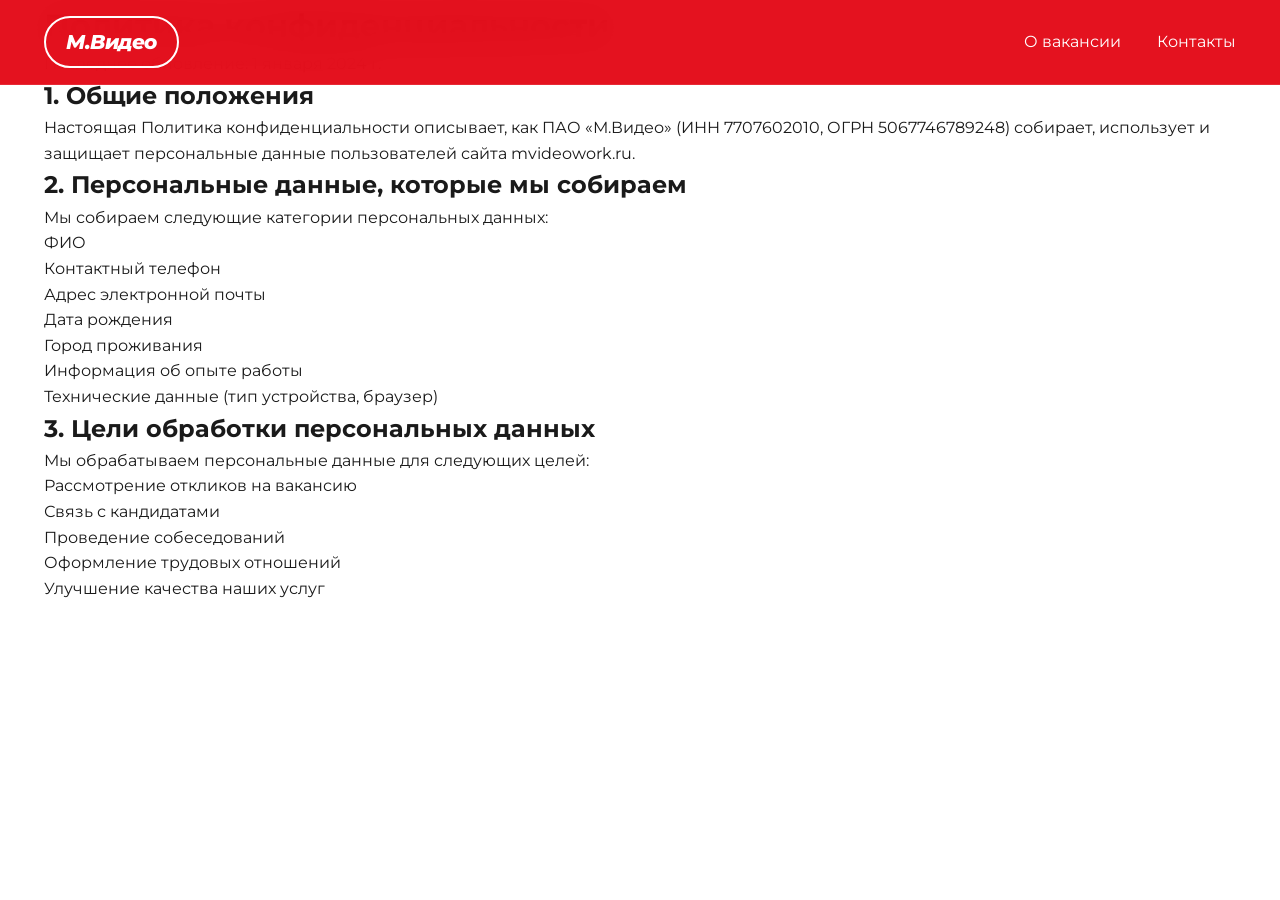
==== privacy-policy.html @ faf4c1bd "Create privacy-policy.html" ====
<!DOCTYPE html>
<html lang="ru">
<head>
    <meta charset="UTF-8">
    <meta name="viewport" content="width=device-width, initial-scale=1.0">
    <title>Политика конфиденциальности — М.Видео</title>
    <link rel="stylesheet" href="styles.css">
    <link href="https://fonts.googleapis.com/css2?family=Montserrat:wght@300;400;500;600;700&display=swap" rel="stylesheet">
</head>
<body>
    <header class="header">
        <div class="container">
            <div class="header__inner">
                <a href="index.html" class="logo">
                    <div class="logo__badge">
                        <span class="logo__text">М.Видео</span>
                    </div>
                </a>
                <nav class="nav">
                    <ul class="nav__list">
                        <li><a href="index.html#vacancy">О вакансии</a></li>
                        <li><a href="index.html#contacts">Контакты</a></li>
                    </ul>
                </nav>
            </div>
        </div>
    </header>

    <main class="legal-page">
        <div class="container">
            <h1>Политика конфиденциальности</h1>
            <p class="legal-date">Последнее обновление: 1 января 2024 г.</p>

            <section>
                <h2>1. Общие положения</h2>
                <p>Настоящая Политика конфиденциальности описывает, как ПАО «М.Видео» (ИНН 7707602010, ОГРН 5067746789248) собирает, использует и защищает персональные данные пользователей сайта mvideowork.ru.</p>
            </section>

            <section>
                <h2>2. Персональные данные, которые мы собираем</h2>
                <p>Мы собираем следующие категории персональных данных:</p>
                <ul>
                    <li>ФИО</li>
                    <li>Контактный телефон</li>
                    <li>Адрес электронной почты</li>
                    <li>Дата рождения</li>
                    <li>Город проживания</li>
                    <li>Информация об опыте работы</li>
                    <li>Технические данные (тип устройства, браузер)</li>
                </ul>
            </section>

            <section>
                <h2>3. Цели обработки персональных данных</h2>
                <p>Мы обрабатываем персональные данные для следующих целей:</p>
                <ul>
                    <li>Рассмотрение откликов на вакансию</li>
                    <li>Связь с кандидатами</li>
                    <li>Проведение собеседований</li>
                    <li>Оформление трудовых отношений</li>
                    <li>Улучшение качества наших услуг</li>
                </ul>
            </section>

            <section>
                <h
---- styles.css ----
:root {
    --primary: #E30613;
    --primary-light: #ff2d3b;
    --primary-dark: #b80510;
    --primary-gradient: linear-gradient(135deg, #E30613 0%, #ff4d5a 100%);
    --black: #1a1a1a;
    --black-light: #2d2d2d;
    --gray: #6b7280;
    --gray-light: #9ca3af;
    --gray-lighter: #e5e7eb;
    --light-gray: #f8f9fa;
    --white: #ffffff;
    --border: #e5e7eb;
    --shadow-sm: 0 1px 3px rgba(0,0,0,0.08);
    --shadow: 0 4px 20px rgba(0,0,0,0.08);
    --shadow-lg: 0 10px 40px rgba(0,0,0,0.12);
    --shadow-xl: 0 20px 60px rgba(0,0,0,0.15);
    --radius: 16px;
    --radius-sm: 10px;
    --radius-lg: 24px;
    --transition: all 0.4s cubic-bezier(0.4, 0, 0.2, 1);
    --font: 'Montserrat', -apple-system, BlinkMacSystemFont, sans-serif;
}

*, *::before, *::after {
    margin: 0;
    padding: 0;
    box-sizing: border-box;
}

html {
    scroll-behavior: smooth;
    scroll-padding-top: 80px;
}

body {
    font-family: var(--font);
    font-size: 16px;
    line-height: 1.6;
    color: var(--black);
    background: var(--white);
    overflow-x: hidden;
}

img {
    max-width: 100%;
    height: auto;
    display: block;
}

a {
    text-decoration: none;
    color: inherit;
}

ul {
    list-style: none;
}

.container {
    max-width: 1240px;
    margin: 0 auto;
    padding: 0 24px;
}

/* BUTTONS */
.btn {
    display: inline-flex;
    align-items: center;
    gap: 10px;
    padding: 14px 32px;
    font-family: var(--font);
    font-size: 14px;
    font-weight: 700;
    text-transform: uppercase;
    letter-spacing: 0.5px;
    border: none;
    border-radius: 50px;
    cursor: pointer;
    transition: var(--transition);
}

.btn--header {
    background: var(--white);
    color: var(--primary);
}

.btn--header:hover {
    transform: translateY(-2px);
    box-shadow: 0 8px 25px rgba(0,0,0,0.15);
}

.btn--white {
    background: var(--white);
    color: var(--primary);
}

.btn--white:hover {
    transform: translateY(-3px);
    box-shadow: 0 12px 35px rgba(0,0,0,0.2);
}

.btn--red {
    background: var(--primary);
    color: var(--white);
}

.btn--red:hover {
    background: var(--primary-light);
    transform: translateY(-3px);
    box-shadow: 0 12px 35px rgba(227, 6, 19, 0.35);
}

.btn--large {
    padding: 18px 44px;
    font-size: 15px;
}

.btn--glow {
    animation: glow 2s ease-in-out infinite alternate;
}

@keyframes glow {
    from { box-shadow: 0 0 20px rgba(227, 6, 19, 0.3); }
    to { box-shadow: 0 0 40px rgba(227, 6, 19, 0.5); }
}

/* HEADER */
.header {
    position: fixed;
    top: 0;
    left: 0;
    width: 100%;
    background: rgba(227, 6, 19, 0.95);
    backdrop-filter: blur(20px);
    color: var(--white);
    z-index: 1000;
    padding: 16px 0;
    transition: var(--transition);
    border-bottom: 1px solid rgba(255,255,255,0.1);
}

.header.scrolled {
    padding: 12px 0;
    background: rgba(227, 6, 19, 0.98);
    box-shadow: 0 4px 30px rgba(0,0,0,0.1);
}

.header__inner {
    display: flex;
    align-items: center;
    justify-content: space-between;
    gap: 20px;
}

.logo__badge {
    background: transparent;
    border: 2px solid var(--white);
    border-radius: 50px;
    padding: 8px 20px;
    display: inline-flex;
    align-items: center;
    transition: var(--transition);
}

.logo:hover .logo__badge {
    background: var(--white);
    transform: scale(1.05);
}

.logo:hover .logo__text {
    color: var(--primary);
}

.logo__text {
    font-size: 20px;
    font-weight: 800;
    font-style: italic;
    color: var(--white);
    letter-spacing: -0.5px;
    white-space: nowrap;
    transition: var(--transition);
}

.nav__list {
    display: flex;
    gap: 36px;
}

.nav__link {
    font-size: 14px;
    font-weight: 500;
    opacity: 0.85;
    position: relative;
    padding: 5px 0;
    transition: var(--transition);
}

.nav__link::after {
    content: '';
    position: absolute;
    bottom: 0;
    left: 0;
    width: 0;
    height: 2px;
    background: var(--white);
    border-radius: 2px;
    transition: var(--transition);
}

.nav__link:hover {
    opacity: 1;
}

.nav__link:hover::after {
    width: 100%;
}

.burger {
    display: none;
    flex-direction: column;
    gap: 6px;
    background: none;
    border: none;
    cursor: pointer;
    padding: 8px;
    z-index: 1001;
}

.burger span {
    width: 28px;
    height: 2px;
    background: var(--white);
    border-radius: 2px;
    transition: var(--transition);
}

.burger.active span:nth-child(1) {
    transform: rotate(45deg) translate(6px, 6px);
}

.burger.active span:nth-child(2) {
    opacity: 0;
    transform: translateX(-10px);
}

.burger.active span:nth-child(3) {
    transform: rotate(-45deg) translate(6px, -6px);
}

/* HERO */
.hero {
    position: relative;
    background: var(--primary-gradient);
    color: var(--white);
    padding: 160px 0 100px;
    overflow: hidden;
    min-height: 100vh;
    display: flex;
    align-items: center;
}

.hero__bg-shape {
    position: absolute;
    top: 0;
    right: -5%;
    width: 60%;
    height: 100%;
    background: var(--white);
    clip-path: ellipse(100% 100% at 100% 0%);
    z-index: 1;
}

.hero__floating-elements {
    position: absolute;
    width: 100%;
    height: 100%;
    top: 0;
    left: 0;
    z-index: 1;
    pointer-events: none;
}

.float-item {
    position: absolute;
    font-size: 32px;
    opacity: 0.15;
    animation: floatAround 6s ease-in-out infinite;
}

@keyframes floatAround {
    0%, 100% { transform: translateY(0) rotate(0deg); }
    50% { transform: translateY(-20px) rotate(10deg); }
}

.hero__content {
    position: relative;
    z-index: 2;
    display: grid;
    grid-template-columns: 1fr 1fr;
    gap: 80px;
    align-items: center;
}

.hero__badge {
    display: inline-flex;
    align-items: center;
    gap: 8px;
    background: rgba(255,255,255,0.15);
    backdrop-filter: blur(10px);
    padding: 8px 16px;
    border-radius: 50px;
    font-size: 13px;
    font-weight: 600;
    margin-bottom: 24px;
    border: 1px solid rgba(255,255,255,0.2);
}

.hero__badge-dot {
    width: 8px;
    height: 8px;
    background: #4ade80;
    border-radius: 50%;
    animation: pulse 2s ease-in-out infinite;
}

@keyframes pulse {
    0%, 100% { opacity: 1; transform: scale(1); }
    50% { opacity: 0.5; transform: scale(1.2); }
}

.hero__title {
    font-size: 52px;
    font-weight: 900;
    line-height: 1.1;
    margin-bottom: 20px;
    letter-spacing: -1px;
}

.hero__title-accent {
    display: inline-block;
    background: linear-gradient(135deg, #fff 0%, rgba(255,255,255,0.7) 100%);
    -webkit-background-clip: text;
    -webkit-text-fill-color: transparent;
    background-clip: text;
}

.hero__subtitle {
    font-size: 18px;
    font-weight: 400;
    opacity: 0.9;
    margin-bottom: 40px;
    line-height: 1.7;
}

.hero__features {
    display: flex;
    gap: 24px;
    margin-bottom: 40px;
}

.hero__feature {
    display: flex;
    align-items: flex-start;
    gap: 12px;
    padding: 16px;
    background: rgba(255,255,255,0.1);
    backdrop-filter: blur(10px);
    border-radius: var(--radius-sm);
    border: 1px solid rgba(255,255,255,0.15);
    transition: var(--transition);
    flex: 1;
}

.hero__feature:hover {
    background: rgba(255,255,255,0.15);
    transform: translateY(-3px);
}

.hero__feature-icon {
    font-size: 28px;
    line-height: 1;
}

.hero__feature-content {
    display: flex;
    flex-direction: column;
    gap: 2px;
}

.hero__feature-content strong {
    font-size: 14px;
    font-weight: 700;
    display: block;
}

.hero__feature-content span {
    font-size: 12px;
    opacity: 0.8;
}

.hero__actions {
    display: flex;
    gap: 16px;
    align-items: center;
}

/* HERO IMAGE */
.hero__image-wrapper {
    position: relative;
    width: 100%;
    max-width: 520px;
    height: 520px;
    margin: 0 auto;
}

.hero__image-glow {
    position: absolute;
    top: 50%;
    left: 50%;
    transform: translate(-50%, -50%);
    width: 80%;
    height: 80%;
    background: radial-gradient(circle, rgba(255,255,255,0.2) 0%, transparent 70%);
    filter: blur(60px);
    z-index: -1;
    animation: glowPulse 4s ease-in-out infinite;
}

@keyframes glowPulse {
    0%, 100% { opacity: 0.5; transform: translate(-50%, -50%) scale(1); }
    50% { opacity: 0.8; transform: translate(-50%, -50%) scale(1.1); }
}

.hero__real-image {
    width: 100%;
    height: 100%;
    object-fit: cover;
    border-radius: var(--radius-lg);
    box-shadow: var(--shadow-xl);
    position: relative;
    z-index: 2;
    transition: var(--transition);
}

.hero__real-image:hover {
    transform: scale(1.02);
}

.hero__floating-badge {
    position: absolute;
    background: white;
    padding: 12px 20px;
    border-radius: 12px;
    box-shadow: 0 8px 30px rgba(0,0,0,0.15);
    display: flex;
    align-items: center;
    gap: 8px;
    font-weight: 700;
    font-size: 14px;
    z-index: 3;
    animation: floatCard 3s ease-in-out infinite;
    color: var(--black);
}

.badge__icon {
    font-size: 18px;
}

.badge__text {
    color: var(--primary);
}

.badge--1 {
    top: 10%;
    left: 0;
    animation-delay: 0s;
}

.badge--2 {
    top: 20%;
    right: 0;
    animation-delay: 1s;
}

.badge--3 {
    bottom: 15%;
    left: 5%;
    animation-delay: 2s;
}

@keyframes floatCard {
    0%, 100% { transform: translateY(0) rotate(0deg); }
    50% { transform: translateY(-15px) rotate(2deg); }
}

.hero__scroll-indicator {
    position: absolute;
    bottom: 40px;
    left: 50%;
    transform: translateX(-50%);
    display: flex;
    flex-direction: column;
    align-items: center;
    gap: 8px;
    z-index: 5;
    opacity: 0.6;
    animation: float 3s ease-in-out infinite;
}

@keyframes float {
    0%, 100% { transform: translateX(-50%) translateY(0); }
    50% { transform: translateX(-50%) translateY(-10px); }
}

.hero__scroll-mouse {
    width: 26px;
    height: 40px;
    border: 2px solid var(--white);
    border-radius: 13px;
    display: flex;
    justify-content: center;
    padding-top: 8px;
}

.hero__scroll-dot {
    width: 4px;
    height: 8px;
    background: var(--white);
    border-radius: 2px;
    animation: scrollDot 2s ease-in-out infinite;
}

@keyframes scrollDot {
    0% { transform: translateY(0); opacity: 1; }
    100% { transform: translateY(12px); opacity: 0; }
}

.hero__scroll-indicator span {
    font-size: 11px;
    font-weight: 500;
    letter-spacing: 1px;
    text-transform: uppercase;
}

/* SECTIONS */
.section {
    padding: 100px 0;
}

.section--gray {
    background: var(--light-gray);
}

.section__header {
    margin-bottom: 50px;
}

.section__label {
    display: inline-block;
    font-size: 13px;
    font-weight: 700;
    text-transform: uppercase;
    letter-spacing: 2px;
    color: var(--primary);
    margin-bottom: 12px;
    position: relative;
    padding-left: 40px;
}

.section__label::before {
    content: '';
    position: absolute;
    left: 0;
    top: 50%;
    width: 30px;
    height: 2px;
    background: var(--primary);
    border-radius: 2px;
}

.section__title {
    font-size: 36px;
    font-weight: 800;
    color: var(--black);
    letter-spacing: -0.5px;
    line-height: 1.2;
}

/* VACANCY */
.vacancy {
    display: grid;
    grid-template-columns: 1fr 2fr;
    gap: 60px;
    align-items: start;
}

.vacancy__text p {
    font-size: 16px;
    font-weight: 400;
    line-height: 1.8;
    color: var(--gray);
    margin-bottom: 30px;
}

.vacancy__stats {
    display: flex;
    gap: 40px;
}

.stat-item {
    display: flex;
    flex-direction: column;
    gap: 4px;
}

.stat-item__number {
    font-size: 28px;
    font-weight: 800;
    color: var(--primary);
}

.stat-item__label {
    font-size: 13px;
    color: var(--gray-light);
    font-weight: 500;
}

.vacancy__cards {
    display: grid;
    grid-template-columns: repeat(4, 1fr);
    gap: 20px;
}

.vacancy-card {
    background: var(--white);
    border: 1px solid var(--border);
    border-radius: var(--radius);
    padding: 28px 18px;
    text-align: center;
    transition: var(--transition);
    position: relative;
    overflow: hidden;
}

.vacancy-card::before {
    content: '';
    position: absolute;
    top: 0;
    left: 0;
    width: 100%;
    height: 3px;
    background: var(--primary-gradient);
    transform: scaleX(0);
    transition: var(--transition);
}

.vacancy-card:hover {
    transform: translateY(-8px);
    box-shadow: var(--shadow-lg);
    border-color: transparent;
}

.vacancy-card:hover::before {
    transform: scaleX(1);
}

.vacancy-card__icon-wrapper {
    width: 60px;
    height: 60px;
    background: var(--light-gray);
    border-radius: 50%;
    display: flex;
    align-items: center;
    justify-content: center;
    margin: 0 auto 16px;
    transition: var(--transition);
}

.vacancy-card:hover .vacancy-card__icon-wrapper {
    background: var(--primary);
    transform: scale(1.1);
}

.vacancy-card__icon {
    font-size: 28px;
    transition: var(--transition);
}

.vacancy-card h3 {
    font-size: 13px;
    font-weight: 600;
    line-height: 1.5;
    color: var(--black);
}

/* CONDITIONS */
.conditions {
    display: grid;
    grid-template-columns: 1fr 1fr;
    gap: 60px;
    align-items: center;
}

.workspace__image-wrapper {
    position: relative;
    width: 100%;
    max-width: 500px;
    margin: 0 auto;
}

.workspace__image-glow {
    position: absolute;
    top: 50%;
    left: 50%;
    transform: translate(-50%, -50%);
    width: 90%;
    height: 90%;
    background: radial-gradient(circle, rgba(227, 6, 19, 0.1) 0%, transparent 70%);
    filter: blur(40px);
    z-index: -1;
}

.workspace__real-image {
    width: 100%;
    border-radius: var(--radius-lg);
    box-shadow: var(--shadow-lg);
    transition: var(--transition);
}

.workspace__real-image:hover {
    transform: scale(1.02);
}

.conditions__list {
    display: flex;
    flex-direction: column;
    gap: 0;
}

.condition-item {
    display: flex;
    align-items: center;
    gap: 20px;
    padding: 24px 0;
    border-bottom: 1px solid var(--border);
    transition: var(--transition);
}

.condition-item:first-child {
    padding-top: 0;
}

.condition-item:last-child {
    border-bottom: none;
    padding-bottom: 0;
}

.condition-item:hover {
    padding-left: 10px;
}

.condition-item__icon {
    width: 48px;
    height: 48px;
    background: var(--primary);
    color: var(--white);
    border-radius: 12px;
    display: flex;
    align-items: center;
    justify-content: center;
    flex-shrink: 0;
    transition: var(--transition);
    font-size: 24px;
}

.condition-item:hover .condition-item__icon {
    transform: rotate(-5deg) scale(1.1);
}

.condition-item__text {
    display: flex;
    flex-direction: column;
    gap: 4px;
}

.condition-item__text strong {
    font-size: 16px;
    font-weight: 700;
    color: var(--black);
}

.condition-item__text span {
    font-size: 14px;
    color: var(--gray);
    font-weight: 400;
}

/* ADVANTAGES */
.advantages {
    display: grid;
    grid-template-columns: repeat(5, 1fr);
    gap: 20px;
}

.adv-card {
    background: var(--white);
    border: 1px solid var(--border);
    border-radius: var(--radius);
    padding: 32px 20px;
    text-align: center;
    transition: var(--transition);
    position: relative;
    overflow: hidden;
    cursor: default;
    min-height: 220px;
    display: flex;
    flex-direction: column;
    align-items: center;
    justify-content: flex-start;
}

.adv-card__bg {
    position: absolute;
    top: 0;
    left: 0;
    width: 100%;
    height: 100%;
    background: var(--primary-gradient);
    opacity: 0;
    transition: var(--transition);
    z-index: 0;
}

.adv-card:hover .adv-card__bg {
    opacity: 1;
}

.adv-card > * {
    position: relative;
    z-index: 1;
}

.adv-card:hover {
    transform: translateY(-10px);
    box-shadow: var(--shadow-xl);
    border-color: transparent;
}

.adv-card__icon {
    font-size: 48px;
    margin-bottom: 20px;
    transition: var(--transition);
    line-height: 1;
}

.adv-card:hover .adv-card__icon {
    transform: scale(1.2);
}

.adv-card h3 {
    font-size: 15px;
    font-weight: 700;
    margin-bottom: 8px;
    color: var(--black);
    transition: var(--transition);
    line-height: 1.4;
}

.adv-card p {
    font-size: 14px;
    color: var(--gray);
    font-weight: 500;
    transition: var(--transition);
    margin: 0;
}

.adv-card:hover h3,
.adv-card:hover p {
    color: var(--white);
}

/* CTA */
.section--cta {
    padding: 80px 0;
}

.cta {
    position: relative;
    background: var(--primary-gradient);
    border-radius: var(--radius-lg);
    padding: 60px;
    overflow: hidden;
    text-align: center;
    color: var(--white);
}

.cta__bg-pattern {
    position: absolute;
    top: 0;
    left: 0;
    width: 100%;
    height: 100%;
    background: 
        radial-gradient(circle at 20% 50%, rgba(255,255,255,0.1) 0%, transparent 50%),
        radial-gradient(circle at 80% 50%, rgba(255,255,255,0.05) 0%, transparent 50%);
    z-index: 0;
}

.cta__content {
    position: relative;
    z-index: 1;
}

.cta__title {
    font-size: 32px;
    font-weight: 800;
    margin-bottom: 16px;
}

.cta__text {
    font-size: 16px;
    opacity: 0.9;
    margin-bottom: 32px;
    max-width: 500px;
    margin-left: auto;
    margin-right: auto;
}

/* FOOTER */
.footer {
    background: var(--black);
    color: var(--gray-light);
    padding: 60px 0 30px;
}

.footer__grid {
    display: grid;
    grid-template-columns: 1.3fr 1fr 1fr 1.3fr;
    gap: 50px;
    margin-bottom: 40px;
}

.footer__brand-text {
    font-size: 14px;
    color: var(--gray);
    margin-top: 16px;
    line-height: 1.6;
}

.footer h4 {
    color: var(--white);
    font-size: 14px;
    font-weight: 700;
    text-transform: uppercase;
    letter-spacing: 1px;
    margin-bottom: 20px;
}

.footer ul li {
    margin-bottom: 12px;
}

.footer a {
    font-size: 14px;
    font-weight: 400;
    color: var(--gray-light);
    transition: var(--transition);
    display: inline-block;
}

.footer a:hover {
    color: var(--white);
    transform: translateX(4px);
}

.footer__phone {
    color: var(--white);
    font-weight: 700;
    font-size: 18px;
    margin-bottom: 8px;
}

.footer__email {
    font-size: 14px;
    margin-bottom: 4px;
}

.footer__address {
    font-size: 13px;
    color: var(--gray);
}

.socials {
    display: flex;
    gap: 10px;
    margin-top: 16px;
}

.socials__link {
    width: 42px;
    height: 42px;
    background: var(--black-light);
    border-radius: 12px;
    display: flex;
    align-items: center;
    justify-content: center;
    color: var(--gray-light);
    transition: var(--transition);
    border: 1px solid rgba(255,255,255,0.05);
}

.socials__link:hover {
    background: var(--primary);
    color: var(--white);
    transform: translateY(-3px);
    border-color: transparent;
}

.footer__legal {
    padding: 24px 0;
    border-top: 1px solid rgba(255,255,255,0.08);
    margin-bottom: 20px;
}

.footer__legal p {
    font-size: 12px;
    color: var(--gray);
    line-height: 1.6;
}

.footer__bottom {
    display: flex;
    justify-content: space-between;
    align-items: center;
    padding-top: 20px;
    border-top: 1px solid rgba(255,255,255,0.08);
}

.footer__bottom p {
    font-size: 13px;
    color: var(--gray);
}

.footer__bottom-links {
    display: flex;
    gap: 24px;
}

.footer__bottom-links a {
    font-size: 13px;
    color: var(--gray);
}

.footer__bottom-links a:hover {
    color: var(--white);
    transform: none;
}

/* ANIMATIONS */
[data-animate] {
    opacity: 0;
    transform: translateY(30px);
    transition: opacity 0.8s cubic-bezier(0.4, 0, 0.2, 1), 
                transform 0.8s cubic-bezier(0.4, 0, 0.2, 1);
}

[data-animate].visible {
    opacity: 1;
    transform: translateY(0);
}

/* RESPONSIVE */
@media (max-width: 1024px) {
    .hero__content {
        grid-template-columns: 1fr;
        text-align: center;
        gap: 50px;
    }
    
    .hero__bg-shape {
        display: none;
    }
    
    .hero__features {
        justify-content: center;
        flex-wrap: wrap;
    }
    
    .hero__feature {
        flex: 0 1 auto;
    }
    
    .hero__actions {
        justify-content: center;
    }
    
    .hero__image-wrapper {
        max-width: 400px;
        height: 400px;
    }
    
    .vacancy {
        grid-template-columns: 1fr;
        gap: 40px;
    }
    
    .vacancy__cards {
        grid-template-columns: repeat(2, 1fr);
    }
    
    .conditions {
        grid-template-columns: 1fr;
        gap: 40px;
    }
    
    .advantages {
        grid-template-columns: repeat(3, 1fr);
    }
    
    .footer__grid {
        grid-template-columns: 1fr 1fr;
        gap: 40px;
    }
}

@media (max-width: 768px) {
    .nav {
        position: fixed;
        top: 0;
        right: -100%;
        width: 85%;
        max-width: 320px;
        height: 100vh;
        background: var(--primary);
        padding: 100px 30px 30px;
        transition: right 0.4s cubic-bezier(0.4, 0, 0.2, 1);
        z-index: 999;
        box-shadow: -10px 0 40px rgba(0,0,0,0.2);
    }
    
    .nav.active {
        right: 0;
    }
    
    .nav__list {
        flex-direction: column;
        gap: 0;
    }
    
    .nav__link {
        display: block;
        padding: 16px 0;
        font-size: 16px;
        border-bottom: 1px solid rgba(255,255,255,0.1);
    }
    
    .nav__link::after {
        display: none;
    }
    
    .burger {
        display: flex;
    }
    
    .btn--header {
        display: none;
    }
    
    .hero {
        padding: 120px 0 60px;
        min-height: auto;
    }
    
    .hero__title {
        font-size: 36px;
    }
    
    .hero__subtitle {
        font-size: 16px;
    }
    
    .hero__features {
        flex-direction: column;
        gap: 12px;
    }
    
    .hero__feature {
        width: 100%;
    }
    
    .hero__scroll-indicator {
        display: none;
    }
    
    .hero__image-wrapper {
        max-width: 320px;
        height: 320px;
    }
    
    .hero__floating-badge {
        display: none;
    }
    
    .workspace__image-wrapper {
        max-width: 350px;
    }
    
    .section {
        padding: 60px 0;
    }
    
    .section__title {
        font-size: 28px;
    }
    
    .vacancy__stats {
        gap: 30px;
    }
    
    .stat-item__number {
        font-size: 24px;
    }
    
    .advantages {
        grid-template-columns: 1fr 1fr;
    }
    
    .adv-card:nth-child(5) {
        grid-column: span 2;
    }
    
    .cta {
        padding: 40px 24px;
    }
    
    .cta__title {
        font-size: 24px;
    }
    
    .footer__grid {
        grid-template-columns: 1fr;
        gap: 30px;
    }
    
    .footer__bottom {
        flex-direction: column;
        gap: 16px;
        text-align: center;
    }
}

@media (max-width: 480px) {
    .hero__title {
        font-size: 30px;
    }
    
    .btn--large {
        width: 100%;
        justify-content: center;
        padding: 16px 24px;
    }
    
    .vacancy__cards {
        grid-template-columns: 1fr;
    }
    
    .advantages {
        grid-template-columns: 1fr;
    }
    
    .adv-card:nth-child(5) {
        grid-column: span 1;
    }
    
    .condition-item {
        flex-direction: column;
        text-align: center;
        gap: 12px;
    }
    
    .section__label {
        padding-left: 0;
    }
    
    .section__label::before {
        display: none;
    }
    
    .hero__image-wrapper {
        max-width: 260px;
        height: 260px;
    }
    
    .workspace__image-wrapper {
        max-width: 280px;
    }
}
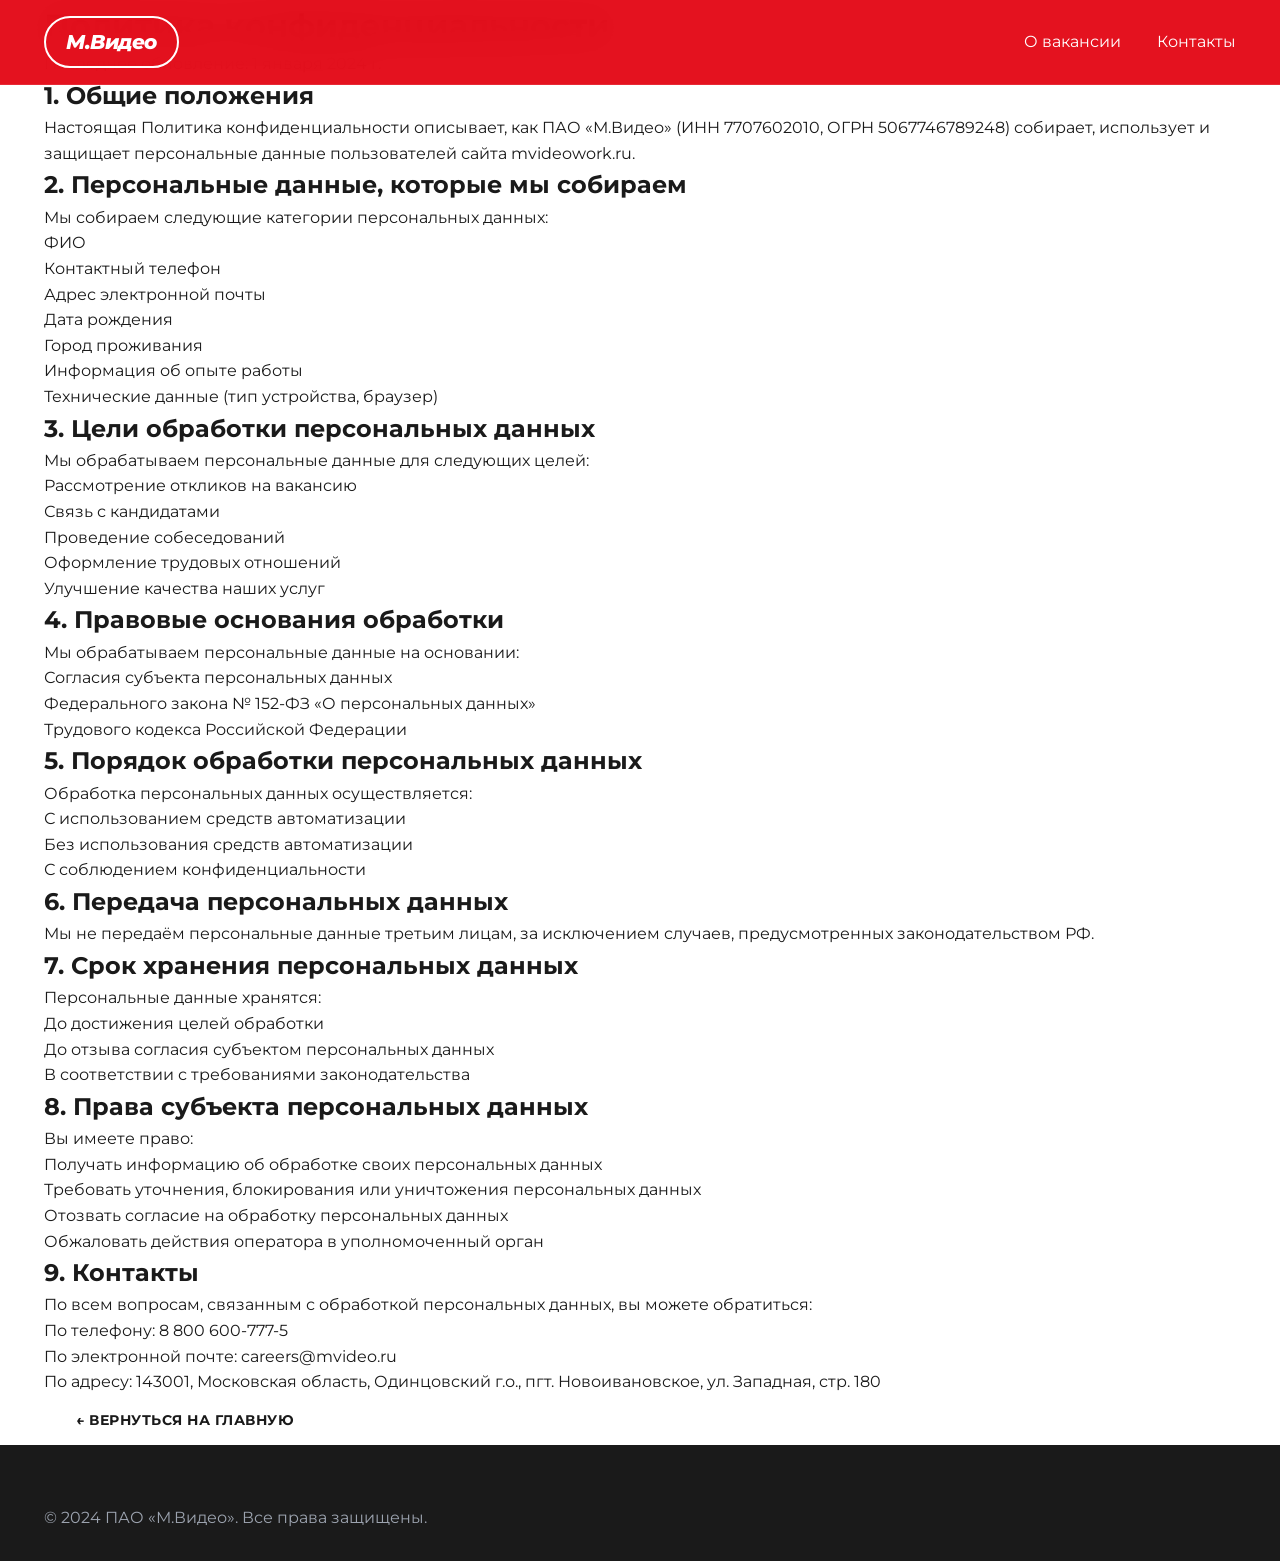
==== commit 5f95c11d: "Update privacy-policy.html" ====
--- a/privacy-policy.html
+++ b/privacy-policy.html
@@ -63,4 +63,71 @@
             </section>
 
             <section>
-                <h
+                <h2>4. Правовые основания обработки</h2>
+                <p>Мы обрабатываем персональные данные на основании:</p>
+                <ul>
+                    <li>Согласия субъекта персональных данных</li>
+                    <li>Федерального закона № 152-ФЗ «О персональных данных»</li>
+                    <li>Трудового кодекса Российской Федерации</li>
+                </ul>
+            </section>
+
+            <section>
+                <h2>5. Порядок обработки персональных данных</h2>
+                <p>Обработка персональных данных осуществляется:</p>
+                <ul>
+                    <li>С использованием средств автоматизации</li>
+                    <li>Без использования средств автоматизации</li>
+                    <li>С соблюдением конфиденциальности</li>
+                </ul>
+            </section>
+
+            <section>
+                <h2>6. Передача персональных данных</h2>
+                <p>Мы не передаём персональные данные третьим лицам, за исключением случаев, предусмотренных законодательством РФ.</p>
+            </section>
+
+            <section>
+                <h2>7. Срок хранения персональных данных</h2>
+                <p>Персональные данные хранятся:</p>
+                <ul>
+                    <li>До достижения целей обработки</li>
+                    <li>До отзыва согласия субъектом персональных данных</li>
+                    <li>В соответствии с требованиями законодательства</li>
+                </ul>
+            </section>
+
+            <section>
+                <h2>8. Права субъекта персональных данных</h2>
+                <p>Вы имеете право:</p>
+                <ul>
+                    <li>Получать информацию об обработке своих персональных данных</li>
+                    <li>Требовать уточнения, блокирования или уничтожения персональных данных</li>
+                    <li>Отозвать согласие на обработку персональных данных</li>
+                    <li>Обжаловать действия оператора в уполномоченный орган</li>
+                </ul>
+            </section>
+
+            <section>
+                <h2>9. Контакты</h2>
+                <p>По всем вопросам, связанным с обработкой персональных данных, вы можете обратиться:</p>
+                <ul>
+                    <li>По телефону: 8 800 600-777-5</li>
+                    <li>По электронной почте: careers@mvideo.ru</li>
+                    <li>По адресу: 143001, Московская область, Одинцовский г.о., пгт. Новоивановское, ул. Западная, стр. 180</li>
+                </ul>
+            </section>
+
+            <div class="legal-back">
+                <a href="index.html" class="btn">← Вернуться на главную</a>
+            </div>
+        </div>
+    </main>
+
+    <footer class="footer">
+        <div class="container">
+            <p>© 2024 ПАО «М.Видео». Все права защищены.</p>
+        </div>
+    </footer>
+</body>
+</html>
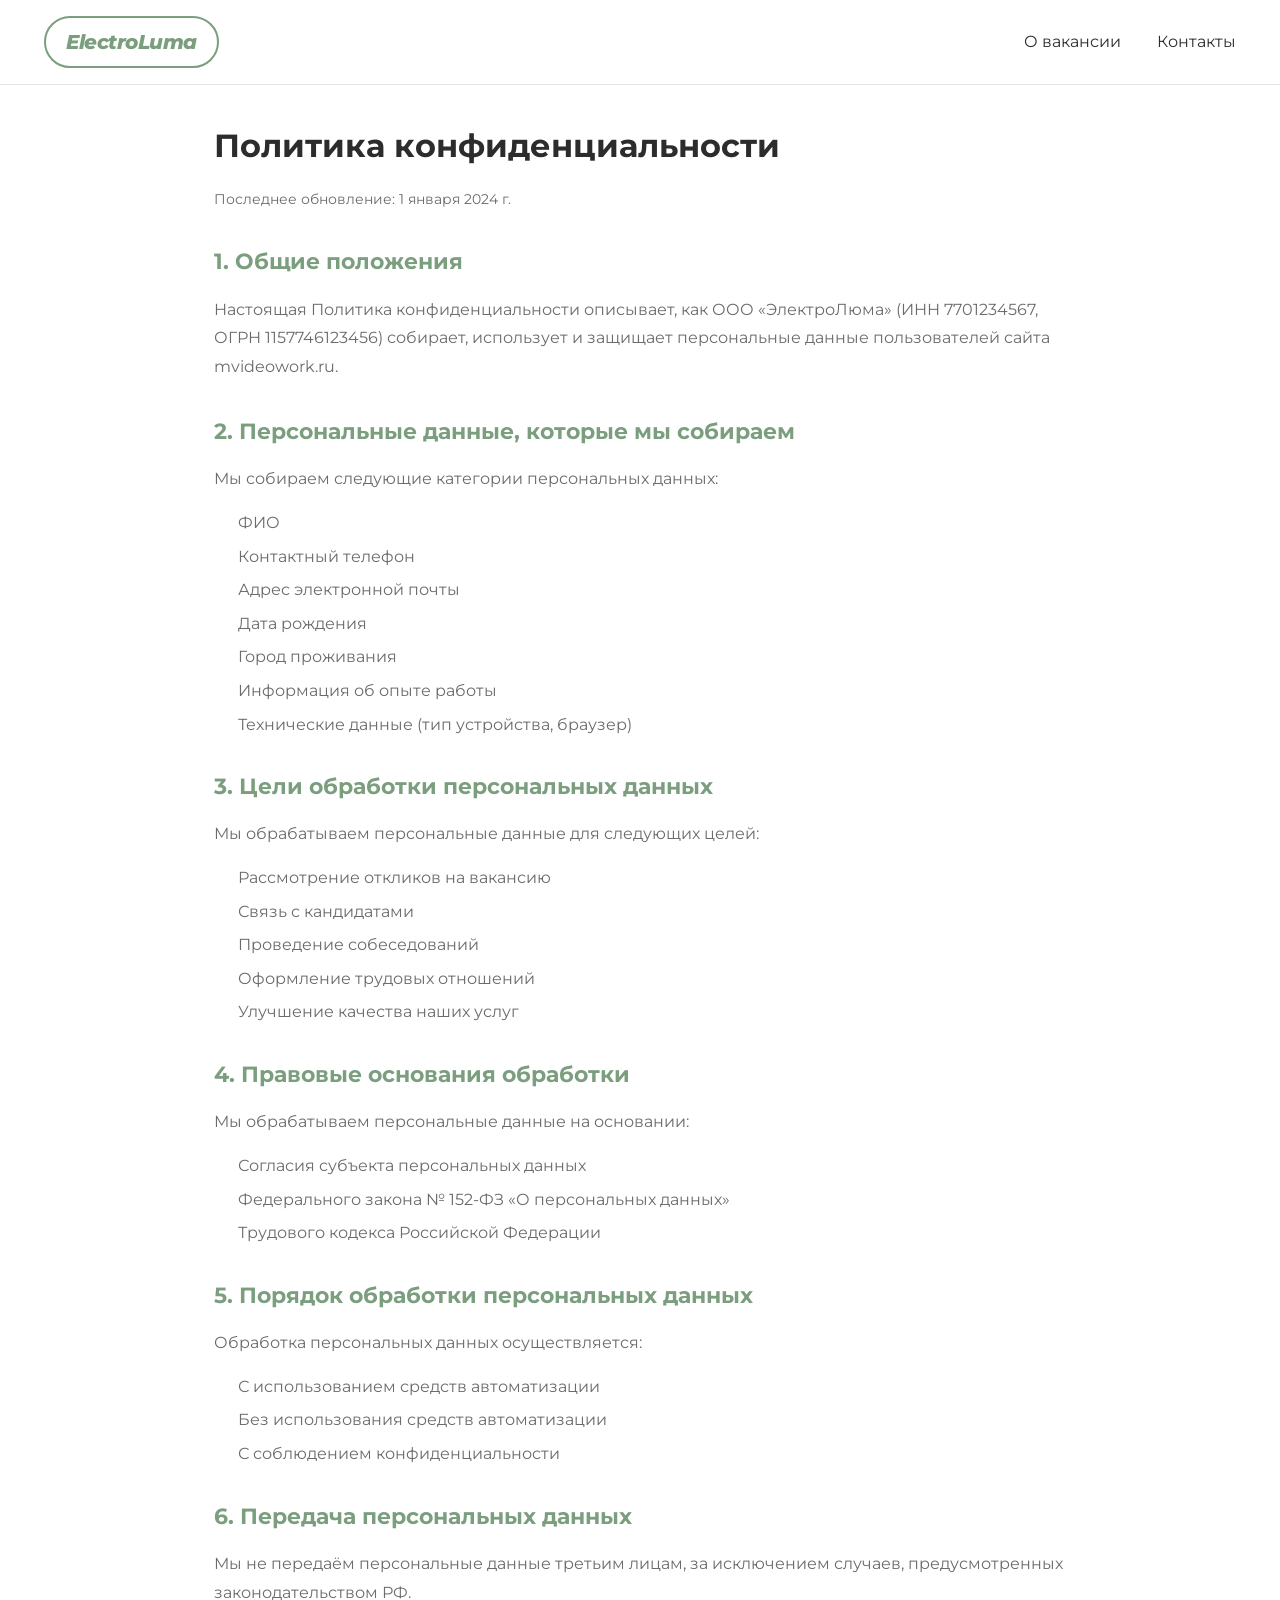
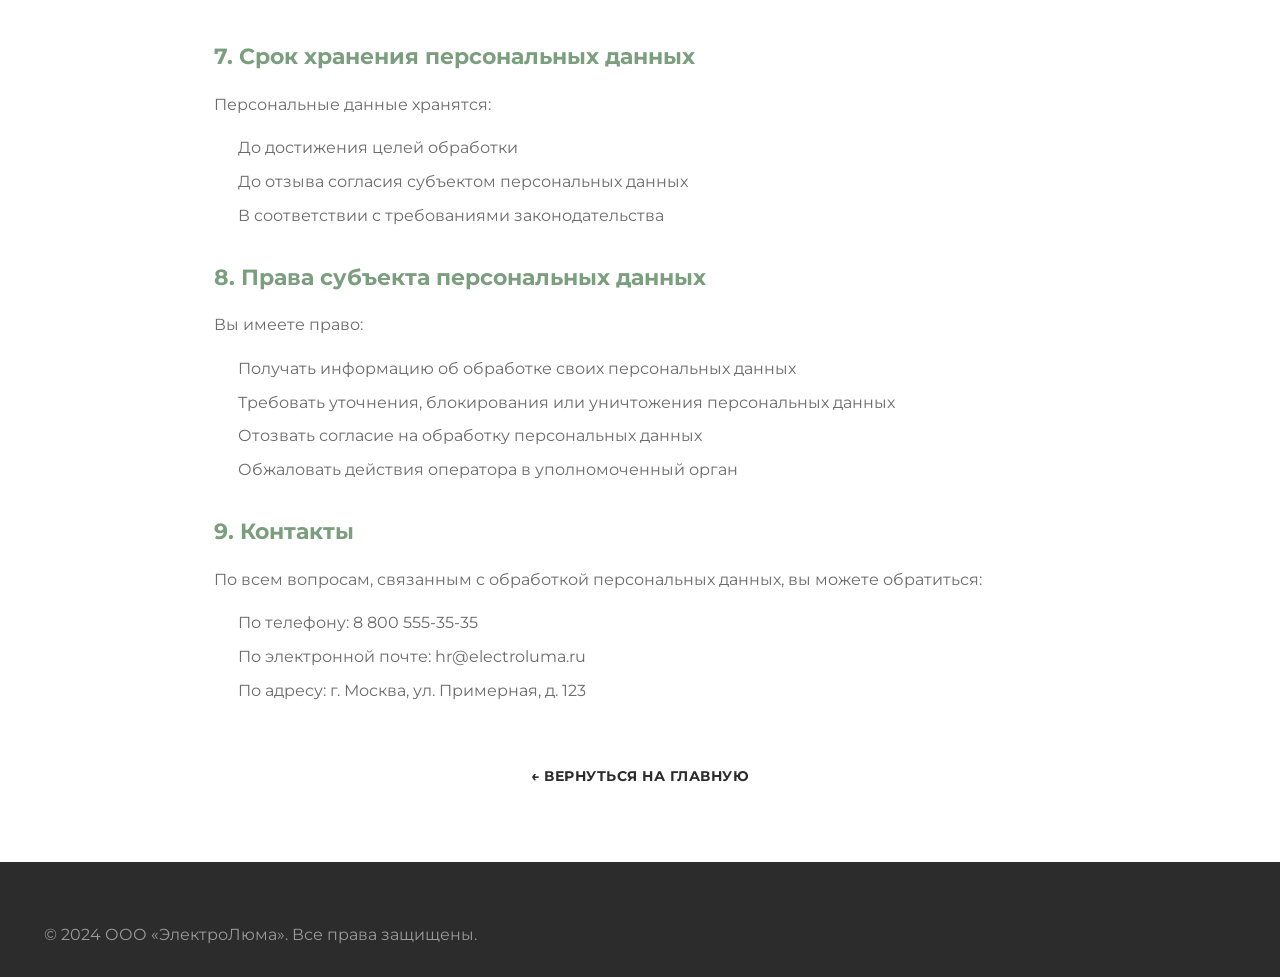
==== commit 4b15ab8d: "Update privacy-policy.html" ====
--- a/privacy-policy.html
+++ b/privacy-policy.html
@@ -3,9 +3,19 @@
 <head>
     <meta charset="UTF-8">
     <meta name="viewport" content="width=device-width, initial-scale=1.0">
-    <title>Политика конфиденциальности — М.Видео</title>
+    <title>Политика конфиденциальности — ElectroLuma</title>
     <link rel="stylesheet" href="styles.css">
     <link href="https://fonts.googleapis.com/css2?family=Montserrat:wght@300;400;500;600;700&display=swap" rel="stylesheet">
+    <style>
+        .legal-page { padding: 120px 0 60px; max-width: 900px; margin: 0 auto; }
+        .legal-page h1 { font-size: 32px; margin-bottom: 16px; color: var(--black); }
+        .legal-page h2 { font-size: 22px; margin: 32px 0 16px; color: var(--primary); }
+        .legal-page p { margin-bottom: 16px; line-height: 1.8; color: var(--gray); }
+        .legal-page ul { margin: 16px 0 16px 24px; }
+        .legal-page li { margin-bottom: 8px; color: var(--gray); }
+        .legal-date { color: var(--gray-light); font-size: 14px; margin-bottom: 32px; }
+        .legal-back { margin-top: 48px; text-align: center; }
+    </style>
 </head>
 <body>
     <header class="header">
@@ -13,7 +23,7 @@
             <div class="header__inner">
                 <a href="index.html" class="logo">
                     <div class="logo__badge">
-                        <span class="logo__text">М.Видео</span>
+                        <span class="logo__text">ElectroLuma</span>
                     </div>
                 </a>
                 <nav class="nav">
@@ -33,7 +43,7 @@
 
             <section>
                 <h2>1. Общие положения</h2>
-                <p>Настоящая Политика конфиденциальности описывает, как ПАО «М.Видео» (ИНН 7707602010, ОГРН 5067746789248) собирает, использует и защищает персональные данные пользователей сайта mvideowork.ru.</p>
+                <p>Настоящая Политика конфиденциальности описывает, как ООО «ЭлектроЛюма» (ИНН 7701234567, ОГРН 1157746123456) собирает, использует и защищает персональные данные пользователей сайта mvideowork.ru.</p>
             </section>
 
             <section>
@@ -112,9 +122,9 @@
                 <h2>9. Контакты</h2>
                 <p>По всем вопросам, связанным с обработкой персональных данных, вы можете обратиться:</p>
                 <ul>
-                    <li>По телефону: 8 800 600-777-5</li>
-                    <li>По электронной почте: careers@mvideo.ru</li>
-                    <li>По адресу: 143001, Московская область, Одинцовский г.о., пгт. Новоивановское, ул. Западная, стр. 180</li>
+                    <li>По телефону: 8 800 555-35-35</li>
+                    <li>По электронной почте: hr@electroluma.ru</li>
+                    <li>По адресу: г. Москва, ул. Примерная, д. 123</li>
                 </ul>
             </section>
 
@@ -126,7 +136,7 @@
 
     <footer class="footer">
         <div class="container">
-            <p>© 2024 ПАО «М.Видео». Все права защищены.</p>
+            <p>© 2024 ООО «ЭлектроЛюма». Все права защищены.</p>
         </div>
     </footer>
 </body>
--- a/styles.css
+++ b/styles.css
@@ -1,1298 +1,1309 @@
 :root {
-    --primary: #E30613;
-    --primary-light: #ff2d3b;
-    --primary-dark: #b80510;
-    --primary-gradient: linear-gradient(135deg, #E30613 0%, #ff4d5a 100%);
-    --black: #1a1a1a;
-    --black-light: #2d2d2d;
-    --gray: #6b7280;
-    --gray-light: #9ca3af;
-    --gray-lighter: #e5e7eb;
-    --light-gray: #f8f9fa;
-    --white: #ffffff;
-    --border: #e5e7eb;
-    --shadow-sm: 0 1px 3px rgba(0,0,0,0.08);
-    --shadow: 0 4px 20px rgba(0,0,0,0.08);
-    --shadow-lg: 0 10px 40px rgba(0,0,0,0.12);
-    --shadow-xl: 0 20px 60px rgba(0,0,0,0.15);
-    --radius: 16px;
-    --radius-sm: 10px;
-    --radius-lg: 24px;
-    --transition: all 0.4s cubic-bezier(0.4, 0, 0.2, 1);
-    --font: 'Montserrat', -apple-system, BlinkMacSystemFont, sans-serif;
+  --primary: #7A9E7E;
+  --primary-light: #8FBC8F;
+  --primary-dark: #5F7A5F;
+  --primary-gradient: linear-gradient(135deg, #7A9E7E 0%, #8FBC8F 100%);
+  --birch: #D4C5B0;
+  --birch-light: #E8DFD0;
+  --black: #2C2C2C;
+  --black-light: #3D3D3D;
+  --gray: #6B6B6B;
+  --gray-light: #9A9A9A;
+  --gray-lighter: #D0D0D0;
+  --light-gray: #FAFAFA;
+  --white: #FFFFFF;
+  --border: #E5E5E5;
+  --shadow-sm: 0 1px 3px rgba(0,0,0,0.05);
+  --shadow: 0 4px 20px rgba(0,0,0,0.06);
+  --shadow-lg: 0 10px 40px rgba(0,0,0,0.1);
+  --shadow-xl: 0 20px 60px rgba(0,0,0,0.12);
+  --radius: 16px;
+  --radius-sm: 10px;
+  --radius-lg: 24px;
+  --transition: all 0.4s cubic-bezier(0.4, 0, 0.2, 1);
+  --font: 'Montserrat', -apple-system, BlinkMacSystemFont, sans-serif;
 }
 
 *, *::before, *::after {
-    margin: 0;
-    padding: 0;
-    box-sizing: border-box;
+  margin: 0;
+  padding: 0;
+  box-sizing: border-box;
 }
 
 html {
-    scroll-behavior: smooth;
-    scroll-padding-top: 80px;
+  scroll-behavior: smooth;
+  scroll-padding-top: 80px;
 }
 
 body {
-    font-family: var(--font);
-    font-size: 16px;
-    line-height: 1.6;
-    color: var(--black);
-    background: var(--white);
-    overflow-x: hidden;
+  font-family: var(--font);
+  font-size: 16px;
+  line-height: 1.6;
+  color: var(--black);
+  background: var(--white);
+  overflow-x: hidden;
 }
 
 img {
-    max-width: 100%;
-    height: auto;
-    display: block;
+  max-width: 100%;
+  height: auto;
+  display: block;
 }
 
 a {
-    text-decoration: none;
-    color: inherit;
+  text-decoration: none;
+  color: inherit;
 }
 
 ul {
-    list-style: none;
+  list-style: none;
 }
 
 .container {
-    max-width: 1240px;
-    margin: 0 auto;
-    padding: 0 24px;
+  max-width: 1240px;
+  margin: 0 auto;
+  padding: 0 24px;
 }
 
 /* BUTTONS */
 .btn {
-    display: inline-flex;
-    align-items: center;
-    gap: 10px;
-    padding: 14px 32px;
-    font-family: var(--font);
-    font-size: 14px;
-    font-weight: 700;
-    text-transform: uppercase;
-    letter-spacing: 0.5px;
-    border: none;
-    border-radius: 50px;
-    cursor: pointer;
-    transition: var(--transition);
+  display: inline-flex;
+  align-items: center;
+  gap: 10px;
+  padding: 14px 32px;
+  font-family: var(--font);
+  font-size: 14px;
+  font-weight: 700;
+  text-transform: uppercase;
+  letter-spacing: 0.5px;
+  border: none;
+  border-radius: 50px;
+  cursor: pointer;
+  transition: var(--transition);
 }
 
 .btn--header {
-    background: var(--white);
-    color: var(--primary);
+  background: var(--primary);
+  color: var(--white);
 }
 
 .btn--header:hover {
-    transform: translateY(-2px);
-    box-shadow: 0 8px 25px rgba(0,0,0,0.15);
+  transform: translateY(-2px);
+  box-shadow: 0 8px 25px rgba(122, 158, 126, 0.3);
 }
 
 .btn--white {
-    background: var(--white);
-    color: var(--primary);
+  background: var(--white);
+  color: var(--primary);
 }
 
 .btn--white:hover {
-    transform: translateY(-3px);
-    box-shadow: 0 12px 35px rgba(0,0,0,0.2);
+  transform: translateY(-3px);
+  box-shadow: 0 12px 35px rgba(0,0,0,0.15);
 }
 
 .btn--red {
-    background: var(--primary);
-    color: var(--white);
+  background: var(--primary);
+  color: var(--white);
 }
 
 .btn--red:hover {
-    background: var(--primary-light);
-    transform: translateY(-3px);
-    box-shadow: 0 12px 35px rgba(227, 6, 19, 0.35);
+  background: var(--primary-dark);
+  transform: translateY(-3px);
+  box-shadow: 0 12px 35px rgba(122, 158, 126, 0.35);
 }
 
 .btn--large {
-    padding: 18px 44px;
-    font-size: 15px;
+  padding: 18px 44px;
+  font-size: 15px;
 }
 
 .btn--glow {
-    animation: glow 2s ease-in-out infinite alternate;
+  animation: glow 2s ease-in-out infinite alternate;
 }
 
 @keyframes glow {
-    from { box-shadow: 0 0 20px rgba(227, 6, 19, 0.3); }
-    to { box-shadow: 0 0 40px rgba(227, 6, 19, 0.5); }
+  from { box-shadow: 0 0 20px rgba(122, 158, 126, 0.3); }
+  to { box-shadow: 0 0 40px rgba(122, 158, 126, 0.5); }
 }
 
 /* HEADER */
 .header {
+  position: fixed;
+  top: 0;
+  left: 0;
+  width: 100%;
+  background: rgba(255, 255, 255, 0.98);
+  backdrop-filter: blur(20px);
+  color: var(--black);
+  z-index: 1000;
+  padding: 16px 0;
+  transition: var(--transition);
+  border-bottom: 1px solid var(--border);
+}
+
+.header.scrolled {
+  padding: 12px 0;
+  background: rgba(255, 255, 255, 0.99);
+  box-shadow: 0 4px 30px rgba(0,0,0,0.08);
+}
+
+.header__inner {
+  display: flex;
+  align-items: center;
+  justify-content: space-between;
+  gap: 20px;
+}
+
+.logo__badge {
+  background: transparent;
+  border: 2px solid var(--primary);
+  border-radius: 50px;
+  padding: 8px 20px;
+  display: inline-flex;
+  align-items: center;
+  transition: var(--transition);
+}
+
+.logo:hover .logo__badge {
+  background: var(--primary);
+  transform: scale(1.05);
+}
+
+.logo:hover .logo__text {
+  color: var(--white);
+}
+
+.logo__text {
+  font-size: 20px;
+  font-weight: 800;
+  font-style: italic;
+  color: var(--primary);
+  letter-spacing: -0.5px;
+  white-space: nowrap;
+  transition: var(--transition);
+}
+
+.nav__list {
+  display: flex;
+  gap: 36px;
+}
+
+.nav__link {
+  font-size: 14px;
+  font-weight: 500;
+  color: var(--gray);
+  position: relative;
+  padding: 5px 0;
+  transition: var(--transition);
+}
+
+.nav__link::after {
+  content: '';
+  position: absolute;
+  bottom: 0;
+  left: 0;
+  width: 0;
+  height: 2px;
+  background: var(--primary);
+  border-radius: 2px;
+  transition: var(--transition);
+}
+
+.nav__link:hover {
+  color: var(--primary);
+}
+
+.nav__link:hover::after {
+  width: 100%;
+}
+
+.burger {
+  display: none;
+  flex-direction: column;
+  gap: 6px;
+  background: none;
+  border: none;
+  cursor: pointer;
+  padding: 8px;
+  z-index: 1001;
+}
+
+.burger span {
+  width: 28px;
+  height: 2px;
+  background: var(--black);
+  border-radius: 2px;
+  transition: var(--transition);
+}
+
+.burger.active span:nth-child(1) {
+  transform: rotate(45deg) translate(6px, 6px);
+}
+
+.burger.active span:nth-child(2) {
+  opacity: 0;
+  transform: translateX(-10px);
+}
+
+.burger.active span:nth-child(3) {
+  transform: rotate(-45deg) translate(6px, -6px);
+}
+
+/* HERO */
+.hero {
+  position: relative;
+  background: linear-gradient(135deg, #FAFAFA 0%, #F0F0F0 100%);
+  color: var(--black);
+  padding: 160px 0 100px;
+  overflow: hidden;
+  min-height: 100vh;
+  display: flex;
+  align-items: center;
+}
+
+.hero__bg-shape {
+  position: absolute;
+  top: 0;
+  right: -5%;
+  width: 60%;
+  height: 100%;
+  background: var(--birch-light);
+  clip-path: ellipse(100% 100% at 100% 0%);
+  z-index: 1;
+  opacity: 0.5;
+}
+
+.hero__floating-elements {
+  position: absolute;
+  width: 100%;
+  height: 100%;
+  top: 0;
+  left: 0;
+  z-index: 1;
+  pointer-events: none;
+}
+
+.float-item {
+  position: absolute;
+  font-size: 32px;
+  opacity: 0.15;
+  animation: floatAround 6s ease-in-out infinite;
+}
+
+@keyframes floatAround {
+  0%, 100% { transform: translateY(0) rotate(0deg); }
+  50% { transform: translateY(-20px) rotate(10deg); }
+}
+
+.hero__content {
+  position: relative;
+  z-index: 2;
+  display: grid;
+  grid-template-columns: 1fr 1fr;
+  gap: 80px;
+  align-items: center;
+}
+
+.hero__badge {
+  display: inline-flex;
+  align-items: center;
+  gap: 8px;
+  background: rgba(122, 158, 126, 0.1);
+  backdrop-filter: blur(10px);
+  padding: 8px 16px;
+  border-radius: 50px;
+  font-size: 13px;
+  font-weight: 600;
+  margin-bottom: 24px;
+  border: 1px solid rgba(122, 158, 126, 0.2);
+  color: var(--primary);
+}
+
+.hero__badge-dot {
+  width: 8px;
+  height: 8px;
+  background: var(--primary);
+  border-radius: 50%;
+  animation: pulse 2s ease-in-out infinite;
+}
+
+@keyframes pulse {
+  0%, 100% { opacity: 1; transform: scale(1); }
+  50% { opacity: 0.5; transform: scale(1.2); }
+}
+
+.hero__title {
+  font-size: 52px;
+  font-weight: 900;
+  line-height: 1.1;
+  margin-bottom: 20px;
+  letter-spacing: -1px;
+  color: var(--black);
+}
+
+.hero__title-accent {
+  display: inline-block;
+  color: var(--primary);
+}
+
+.hero__subtitle {
+  font-size: 18px;
+  font-weight: 400;
+  color: var(--gray);
+  margin-bottom: 40px;
+  line-height: 1.7;
+}
+
+.hero__features {
+  display: flex;
+  gap: 24px;
+  margin-bottom: 40px;
+}
+
+.hero__feature {
+  display: flex;
+  align-items: flex-start;
+  gap: 12px;
+  padding: 16px;
+  background: rgba(255,255,255,0.8);
+  backdrop-filter: blur(10px);
+  border-radius: var(--radius-sm);
+  border: 1px solid var(--border);
+  transition: var(--transition);
+  flex: 1;
+}
+
+.hero__feature:hover {
+  background: var(--white);
+  transform: translateY(-3px);
+  box-shadow: var(--shadow);
+}
+
+.hero__feature-icon {
+  font-size: 28px;
+  line-height: 1;
+}
+
+.hero__feature-content {
+  display: flex;
+  flex-direction: column;
+  gap: 2px;
+}
+
+.hero__feature-content strong {
+  font-size: 14px;
+  font-weight: 700;
+  display: block;
+  color: var(--black);
+}
+
+.hero__feature-content span {
+  font-size: 12px;
+  color: var(--gray);
+}
+
+.hero__actions {
+  display: flex;
+  gap: 16px;
+  align-items: center;
+}
+
+/* HERO IMAGE */
+.hero__image-wrapper {
+  position: relative;
+  width: 100%;
+  max-width: 520px;
+  height: 520px;
+  margin: 0 auto;
+}
+
+.hero__image-glow {
+  position: absolute;
+  top: 50%;
+  left: 50%;
+  transform: translate(-50%, -50%);
+  width: 80%;
+  height: 80%;
+  background: radial-gradient(circle, rgba(122, 158, 126, 0.15) 0%, transparent 70%);
+  filter: blur(60px);
+  z-index: -1;
+  animation: glowPulse 4s ease-in-out infinite;
+}
+
+@keyframes glowPulse {
+  0%, 100% { opacity: 0.5; transform: translate(-50%, -50%) scale(1); }
+  50% { opacity: 0.8; transform: translate(-50%, -50%) scale(1.1); }
+}
+
+.hero__real-image {
+  width: 100%;
+  height: 100%;
+  object-fit: cover;
+  border-radius: var(--radius-lg);
+  box-shadow: var(--shadow-xl);
+  position: relative;
+  z-index: 2;
+  transition: var(--transition);
+}
+
+.hero__real-image:hover {
+  transform: scale(1.02);
+}
+
+.hero__floating-badge {
+  position: absolute;
+  background: white;
+  padding: 12px 20px;
+  border-radius: 12px;
+  box-shadow: 0 8px 30px rgba(0,0,0,0.1);
+  display: flex;
+  align-items: center;
+  gap: 8px;
+  font-weight: 700;
+  font-size: 14px;
+  z-index: 3;
+  animation: floatCard 3s ease-in-out infinite;
+  color: var(--black);
+  border: 1px solid var(--border);
+}
+
+.badge__icon {
+  font-size: 18px;
+}
+
+.badge__text {
+  color: var(--primary);
+}
+
+.badge--1 {
+  top: 10%;
+  left: 0;
+  animation-delay: 0s;
+}
+
+.badge--2 {
+  top: 20%;
+  right: 0;
+  animation-delay: 1s;
+}
+
+.badge--3 {
+  bottom: 15%;
+  left: 5%;
+  animation-delay: 2s;
+}
+
+@keyframes floatCard {
+  0%, 100% { transform: translateY(0) rotate(0deg); }
+  50% { transform: translateY(-15px) rotate(2deg); }
+}
+
+.hero__scroll-indicator {
+  position: absolute;
+  bottom: 40px;
+  left: 50%;
+  transform: translateX(-50%);
+  display: flex;
+  flex-direction: column;
+  align-items: center;
+  gap: 8px;
+  z-index: 5;
+  opacity: 0.6;
+  animation: float 3s ease-in-out infinite;
+}
+
+@keyframes float {
+  0%, 100% { transform: translateX(-50%) translateY(0); }
+  50% { transform: translateX(-50%) translateY(-10px); }
+}
+
+.hero__scroll-mouse {
+  width: 26px;
+  height: 40px;
+  border: 2px solid var(--gray);
+  border-radius: 13px;
+  display: flex;
+  justify-content: center;
+  padding-top: 8px;
+}
+
+.hero__scroll-dot {
+  width: 4px;
+  height: 8px;
+  background: var(--primary);
+  border-radius: 2px;
+  animation: scrollDot 2s ease-in-out infinite;
+}
+
+@keyframes scrollDot {
+  0% { transform: translateY(0); opacity: 1; }
+  100% { transform: translateY(12px); opacity: 0; }
+}
+
+.hero__scroll-indicator span {
+  font-size: 11px;
+  font-weight: 500;
+  letter-spacing: 1px;
+  text-transform: uppercase;
+  color: var(--gray);
+}
+
+/* SECTIONS */
+.section {
+  padding: 100px 0;
+}
+
+.section--gray {
+  background: var(--light-gray);
+}
+
+.section__header {
+  margin-bottom: 50px;
+}
+
+.section__label {
+  display: inline-block;
+  font-size: 13px;
+  font-weight: 700;
+  text-transform: uppercase;
+  letter-spacing: 2px;
+  color: var(--primary);
+  margin-bottom: 12px;
+  position: relative;
+  padding-left: 40px;
+}
+
+.section__label::before {
+  content: '';
+  position: absolute;
+  left: 0;
+  top: 50%;
+  width: 30px;
+  height: 2px;
+  background: var(--primary);
+  border-radius: 2px;
+}
+
+.section__title {
+  font-size: 36px;
+  font-weight: 800;
+  color: var(--black);
+  letter-spacing: -0.5px;
+  line-height: 1.2;
+}
+
+/* VACANCY */
+.vacancy {
+  display: grid;
+  grid-template-columns: 1fr 2fr;
+  gap: 60px;
+  align-items: start;
+}
+
+.vacancy__text p {
+  font-size: 16px;
+  font-weight: 400;
+  line-height: 1.8;
+  color: var(--gray);
+  margin-bottom: 30px;
+}
+
+.vacancy__stats {
+  display: flex;
+  gap: 40px;
+}
+
+.stat-item {
+  display: flex;
+  flex-direction: column;
+  gap: 4px;
+}
+
+.stat-item__number {
+  font-size: 28px;
+  font-weight: 800;
+  color: var(--primary);
+}
+
+.stat-item__label {
+  font-size: 13px;
+  color: var(--gray-light);
+  font-weight: 500;
+}
+
+.vacancy__cards {
+  display: grid;
+  grid-template-columns: repeat(4, 1fr);
+  gap: 20px;
+}
+
+.vacancy-card {
+  background: var(--white);
+  border: 1px solid var(--border);
+  border-radius: var(--radius);
+  padding: 28px 18px;
+  text-align: center;
+  transition: var(--transition);
+  position: relative;
+  overflow: hidden;
+}
+
+.vacancy-card::before {
+  content: '';
+  position: absolute;
+  top: 0;
+  left: 0;
+  width: 100%;
+  height: 3px;
+  background: var(--primary-gradient);
+  transform: scaleX(0);
+  transition: var(--transition);
+}
+
+.vacancy-card:hover {
+  transform: translateY(-8px);
+  box-shadow: var(--shadow-lg);
+  border-color: transparent;
+}
+
+.vacancy-card:hover::before {
+  transform: scaleX(1);
+}
+
+.vacancy-card__icon-wrapper {
+  width: 60px;
+  height: 60px;
+  background: var(--light-gray);
+  border-radius: 50%;
+  display: flex;
+  align-items: center;
+  justify-content: center;
+  margin: 0 auto 16px;
+  transition: var(--transition);
+}
+
+.vacancy-card:hover .vacancy-card__icon-wrapper {
+  background: var(--primary);
+  transform: scale(1.1);
+}
+
+.vacancy-card__icon {
+  font-size: 28px;
+  transition: var(--transition);
+}
+
+.vacancy-card h3 {
+  font-size: 13px;
+  font-weight: 600;
+  line-height: 1.5;
+  color: var(--black);
+}
+
+/* CONDITIONS */
+.conditions {
+  display: grid;
+  grid-template-columns: 1fr 1fr;
+  gap: 60px;
+  align-items: center;
+}
+
+.workspace__image-wrapper {
+  position: relative;
+  width: 100%;
+  max-width: 500px;
+  margin: 0 auto;
+}
+
+.workspace__image-glow {
+  position: absolute;
+  top: 50%;
+  left: 50%;
+  transform: translate(-50%, -50%);
+  width: 90%;
+  height: 90%;
+  background: radial-gradient(circle, rgba(122, 158, 126, 0.1) 0%, transparent 70%);
+  filter: blur(40px);
+  z-index: -1;
+}
+
+.workspace__real-image {
+  width: 100%;
+  border-radius: var(--radius-lg);
+  box-shadow: var(--shadow-lg);
+  transition: var(--transition);
+}
+
+.workspace__real-image:hover {
+  transform: scale(1.02);
+}
+
+.conditions__list {
+  display: flex;
+  flex-direction: column;
+  gap: 0;
+}
+
+.condition-item {
+  display: flex;
+  align-items: center;
+  gap: 20px;
+  padding: 24px 0;
+  border-bottom: 1px solid var(--border);
+  transition: var(--transition);
+}
+
+.condition-item:first-child {
+  padding-top: 0;
+}
+
+.condition-item:last-child {
+  border-bottom: none;
+  padding-bottom: 0;
+}
+
+.condition-item:hover {
+  padding-left: 10px;
+}
+
+.condition-item__icon {
+  width: 48px;
+  height: 48px;
+  background: var(--primary);
+  color: var(--white);
+  border-radius: 12px;
+  display: flex;
+  align-items: center;
+  justify-content: center;
+  flex-shrink: 0;
+  transition: var(--transition);
+  font-size: 24px;
+}
+
+.condition-item:hover .condition-item__icon {
+  transform: rotate(-5deg) scale(1.1);
+}
+
+.condition-item__text {
+  display: flex;
+  flex-direction: column;
+  gap: 4px;
+}
+
+.condition-item__text strong {
+  font-size: 16px;
+  font-weight: 700;
+  color: var(--black);
+}
+
+.condition-item__text span {
+  font-size: 14px;
+  color: var(--gray);
+  font-weight: 400;
+}
+
+/* ADVANTAGES */
+.advantages {
+  display: grid;
+  grid-template-columns: repeat(5, 1fr);
+  gap: 20px;
+}
+
+.adv-card {
+  background: var(--white);
+  border: 1px solid var(--border);
+  border-radius: var(--radius);
+  padding: 32px 20px;
+  text-align: center;
+  transition: var(--transition);
+  position: relative;
+  overflow: hidden;
+  cursor: default;
+  min-height: 220px;
+  display: flex;
+  flex-direction: column;
+  align-items: center;
+  justify-content: flex-start;
+}
+
+.adv-card__bg {
+  position: absolute;
+  top: 0;
+  left: 0;
+  width: 100%;
+  height: 100%;
+  background: var(--primary-gradient);
+  opacity: 0;
+  transition: var(--transition);
+  z-index: 0;
+}
+
+.adv-card:hover .adv-card__bg {
+  opacity: 1;
+}
+
+.adv-card > * {
+  position: relative;
+  z-index: 1;
+}
+
+.adv-card:hover {
+  transform: translateY(-10px);
+  box-shadow: var(--shadow-xl);
+  border-color: transparent;
+}
+
+.adv-card__icon {
+  font-size: 48px;
+  margin-bottom: 20px;
+  transition: var(--transition);
+  line-height: 1;
+}
+
+.adv-card:hover .adv-card__icon {
+  transform: scale(1.2);
+}
+
+.adv-card h3 {
+  font-size: 15px;
+  font-weight: 700;
+  margin-bottom: 8px;
+  color: var(--black);
+  transition: var(--transition);
+  line-height: 1.4;
+}
+
+.adv-card p {
+  font-size: 14px;
+  color: var(--gray);
+  font-weight: 500;
+  transition: var(--transition);
+  margin: 0;
+}
+
+.adv-card:hover h3,
+.adv-card:hover p {
+  color: var(--white);
+}
+
+/* CTA */
+.section--cta {
+  padding: 80px 0;
+}
+
+.cta {
+  position: relative;
+  background: var(--primary-gradient);
+  border-radius: var(--radius-lg);
+  padding: 60px;
+  overflow: hidden;
+  text-align: center;
+  color: var(--white);
+}
+
+.cta__bg-pattern {
+  position: absolute;
+  top: 0;
+  left: 0;
+  width: 100%;
+  height: 100%;
+  background:
+    radial-gradient(circle at 20% 50%, rgba(255,255,255,0.1) 0%, transparent 50%),
+    radial-gradient(circle at 80% 50%, rgba(255,255,255,0.05) 0%, transparent 50%);
+  z-index: 0;
+}
+
+.cta__content {
+  position: relative;
+  z-index: 1;
+}
+
+.cta__title {
+  font-size: 32px;
+  font-weight: 800;
+  margin-bottom: 16px;
+}
+
+.cta__text {
+  font-size: 16px;
+  opacity: 0.95;
+  margin-bottom: 32px;
+  max-width: 500px;
+  margin-left: auto;
+  margin-right: auto;
+}
+
+/* FOOTER */
+.footer {
+  background: var(--black);
+  color: var(--gray-light);
+  padding: 60px 0 30px;
+}
+
+.footer__grid {
+  display: grid;
+  grid-template-columns: 1.3fr 1fr 1fr 1.3fr;
+  gap: 50px;
+  margin-bottom: 40px;
+}
+
+.footer__brand-text {
+  font-size: 14px;
+  color: var(--gray);
+  margin-top: 16px;
+  line-height: 1.6;
+}
+
+.footer h4 {
+  color: var(--white);
+  font-size: 14px;
+  font-weight: 700;
+  text-transform: uppercase;
+  letter-spacing: 1px;
+  margin-bottom: 20px;
+}
+
+.footer ul li {
+  margin-bottom: 12px;
+}
+
+.footer a {
+  font-size: 14px;
+  font-weight: 400;
+  color: var(--gray-light);
+  transition: var(--transition);
+  display: inline-block;
+}
+
+.footer a:hover {
+  color: var(--white);
+  transform: translateX(4px);
+}
+
+.footer__phone {
+  color: var(--white);
+  font-weight: 700;
+  font-size: 18px;
+  margin-bottom: 8px;
+}
+
+.footer__email {
+  font-size: 14px;
+  margin-bottom: 4px;
+}
+
+.footer__address {
+  font-size: 13px;
+  color: var(--gray);
+}
+
+.socials {
+  display: flex;
+  gap: 10px;
+  margin-top: 16px;
+}
+
+.socials__link {
+  width: 42px;
+  height: 42px;
+  background: var(--black-light);
+  border-radius: 12px;
+  display: flex;
+  align-items: center;
+  justify-content: center;
+  color: var(--gray-light);
+  transition: var(--transition);
+  border: 1px solid rgba(255,255,255,0.05);
+}
+
+.socials__link:hover {
+  background: var(--primary);
+  color: var(--white);
+  transform: translateY(-3px);
+  border-color: transparent;
+}
+
+.footer__legal {
+  padding: 24px 0;
+  border-top: 1px solid rgba(255,255,255,0.08);
+  margin-bottom: 20px;
+}
+
+.footer__legal p {
+  font-size: 12px;
+  color: var(--gray);
+  line-height: 1.6;
+}
+
+.footer__bottom {
+  display: flex;
+  justify-content: space-between;
+  align-items: center;
+  padding-top: 20px;
+  border-top: 1px solid rgba(255,255,255,0.08);
+}
+
+.footer__bottom p {
+  font-size: 13px;
+  color: var(--gray);
+}
+
+.footer__bottom-links {
+  display: flex;
+  gap: 24px;
+}
+
+.footer__bottom-links a {
+  font-size: 13px;
+  color: var(--gray);
+}
+
+.footer__bottom-links a:hover {
+  color: var(--white);
+  transform: none;
+}
+
+/* ANIMATIONS */
+[data-animate] {
+  opacity: 0;
+  transform: translateY(30px);
+  transition: opacity 0.8s cubic-bezier(0.4, 0, 0.2, 1),
+              transform 0.8s cubic-bezier(0.4, 0, 0.2, 1);
+}
+
+[data-animate].visible {
+  opacity: 1;
+  transform: translateY(0);
+}
+
+/* RESPONSIVE */
+@media (max-width: 1024px) {
+  .hero__content {
+    grid-template-columns: 1fr;
+    text-align: center;
+    gap: 50px;
+  }
+  
+  .hero__bg-shape {
+    display: none;
+  }
+  
+  .hero__features {
+    justify-content: center;
+    flex-wrap: wrap;
+  }
+  
+  .hero__feature {
+    flex: 0 1 auto;
+  }
+  
+  .hero__actions {
+    justify-content: center;
+  }
+  
+  .hero__image-wrapper {
+    max-width: 400px;
+    height: 400px;
+  }
+  
+  .vacancy {
+    grid-template-columns: 1fr;
+    gap: 40px;
+  }
+  
+  .vacancy__cards {
+    grid-template-columns: repeat(2, 1fr);
+  }
+  
+  .conditions {
+    grid-template-columns: 1fr;
+    gap: 40px;
+  }
+  
+  .advantages {
+    grid-template-columns: repeat(3, 1fr);
+  }
+  
+  .footer__grid {
+    grid-template-columns: 1fr 1fr;
+    gap: 40px;
+  }
+}
+
+@media (max-width: 768px) {
+  .nav {
     position: fixed;
     top: 0;
-    left: 0;
-    width: 100%;
-    background: rgba(227, 6, 19, 0.95);
-    backdrop-filter: blur(20px);
-    color: var(--white);
-    z-index: 1000;
-    padding: 16px 0;
-    transition: var(--transition);
-    border-bottom: 1px solid rgba(255,255,255,0.1);
-}
-
-.header.scrolled {
-    padding: 12px 0;
-    background: rgba(227, 6, 19, 0.98);
-    box-shadow: 0 4px 30px rgba(0,0,0,0.1);
-}
-
-.header__inner {
-    display: flex;
-    align-items: center;
-    justify-content: space-between;
-    gap: 20px;
-}
-
-.logo__badge {
-    background: transparent;
-    border: 2px solid var(--white);
-    border-radius: 50px;
-    padding: 8px 20px;
-    display: inline-flex;
-    align-items: center;
-    transition: var(--transition);
-}
-
-.logo:hover .logo__badge {
+    right: -100%;
+    width: 85%;
+    max-width: 320px;
+    height: 100vh;
     background: var(--white);
-    transform: scale(1.05);
-}
-
-.logo:hover .logo__text {
-    color: var(--primary);
-}
-
-.logo__text {
-    font-size: 20px;
-    font-weight: 800;
-    font-style: italic;
-    color: var(--white);
-    letter-spacing: -0.5px;
-    white-space: nowrap;
-    transition: var(--transition);
-}
-
-.nav__list {
-    display: flex;
-    gap: 36px;
-}
-
-.nav__link {
-    font-size: 14px;
-    font-weight: 500;
-    opacity: 0.85;
-    position: relative;
-    padding: 5px 0;
-    transition: var(--transition);
-}
-
-.nav__link::after {
-    content: '';
-    position: absolute;
-    bottom: 0;
-    left: 0;
-    width: 0;
-    height: 2px;
-    background: var(--white);
-    border-radius: 2px;
-    transition: var(--transition);
-}
-
-.nav__link:hover {
-    opacity: 1;
-}
-
-.nav__link:hover::after {
-    width: 100%;
-}
-
-.burger {
-    display: none;
-    flex-direction: column;
-    gap: 6px;
-    background: none;
-    border: none;
-    cursor: pointer;
-    padding: 8px;
-    z-index: 1001;
-}
-
-.burger span {
-    width: 28px;
-    height: 2px;
-    background: var(--white);
-    border-radius: 2px;
-    transition: var(--transition);
-}
-
-.burger.active span:nth-child(1) {
-    transform: rotate(45deg) translate(6px, 6px);
-}
-
-.burger.active span:nth-child(2) {
-    opacity: 0;
-    transform: translateX(-10px);
-}
-
-.burger.active span:nth-child(3) {
-    transform: rotate(-45deg) translate(6px, -6px);
-}
-
-/* HERO */
-.hero {
-    position: relative;
-    background: var(--primary-gradient);
-    color: var(--white);
-    padding: 160px 0 100px;
-    overflow: hidden;
-    min-height: 100vh;
-    display: flex;
-    align-items: center;
-}
-
-.hero__bg-shape {
-    position: absolute;
-    top: 0;
-    right: -5%;
-    width: 60%;
-    height: 100%;
-    background: var(--white);
-    clip-path: ellipse(100% 100% at 100% 0%);
-    z-index: 1;
-}
-
-.hero__floating-elements {
-    position: absolute;
-    width: 100%;
-    height: 100%;
-    top: 0;
-    left: 0;
-    z-index: 1;
-    pointer-events: none;
-}
-
-.float-item {
-    position: absolute;
-    font-size: 32px;
-    opacity: 0.15;
-    animation: floatAround 6s ease-in-out infinite;
-}
-
-@keyframes floatAround {
-    0%, 100% { transform: translateY(0) rotate(0deg); }
-    50% { transform: translateY(-20px) rotate(10deg); }
-}
-
-.hero__content {
-    position: relative;
-    z-index: 2;
-    display: grid;
-    grid-template-columns: 1fr 1fr;
-    gap: 80px;
-    align-items: center;
-}
-
-.hero__badge {
-    display: inline-flex;
-    align-items: center;
-    gap: 8px;
-    background: rgba(255,255,255,0.15);
-    backdrop-filter: blur(10px);
-    padding: 8px 16px;
-    border-radius: 50px;
-    font-size: 13px;
-    font-weight: 600;
-    margin-bottom: 24px;
-    border: 1px solid rgba(255,255,255,0.2);
-}
-
-.hero__badge-dot {
-    width: 8px;
-    height: 8px;
-    background: #4ade80;
-    border-radius: 50%;
-    animation: pulse 2s ease-in-out infinite;
-}
-
-@keyframes pulse {
-    0%, 100% { opacity: 1; transform: scale(1); }
-    50% { opacity: 0.5; transform: scale(1.2); }
-}
-
-.hero__title {
-    font-size: 52px;
-    font-weight: 900;
-    line-height: 1.1;
-    margin-bottom: 20px;
-    letter-spacing: -1px;
-}
-
-.hero__title-accent {
-    display: inline-block;
-    background: linear-gradient(135deg, #fff 0%, rgba(255,255,255,0.7) 100%);
-    -webkit-background-clip: text;
-    -webkit-text-fill-color: transparent;
-    background-clip: text;
-}
-
-.hero__subtitle {
-    font-size: 18px;
-    font-weight: 400;
-    opacity: 0.9;
-    margin-bottom: 40px;
-    line-height: 1.7;
-}
-
-.hero__features {
-    display: flex;
-    gap: 24px;
-    margin-bottom: 40px;
-}
-
-.hero__feature {
-    display: flex;
-    align-items: flex-start;
-    gap: 12px;
-    padding: 16px;
-    background: rgba(255,255,255,0.1);
-    backdrop-filter: blur(10px);
-    border-radius: var(--radius-sm);
-    border: 1px solid rgba(255,255,255,0.15);
-    transition: var(--transition);
-    flex: 1;
-}
-
-.hero__feature:hover {
-    background: rgba(255,255,255,0.15);
-    transform: translateY(-3px);
-}
-
-.hero__feature-icon {
-    font-size: 28px;
-    line-height: 1;
-}
-
-.hero__feature-content {
-    display: flex;
-    flex-direction: column;
-    gap: 2px;
-}
-
-.hero__feature-content strong {
-    font-size: 14px;
-    font-weight: 700;
-    display: block;
-}
-
-.hero__feature-content span {
-    font-size: 12px;
-    opacity: 0.8;
-}
-
-.hero__actions {
-    display: flex;
-    gap: 16px;
-    align-items: center;
-}
-
-/* HERO IMAGE */
-.hero__image-wrapper {
-    position: relative;
-    width: 100%;
-    max-width: 520px;
-    height: 520px;
-    margin: 0 auto;
-}
-
-.hero__image-glow {
-    position: absolute;
-    top: 50%;
-    left: 50%;
-    transform: translate(-50%, -50%);
-    width: 80%;
-    height: 80%;
-    background: radial-gradient(circle, rgba(255,255,255,0.2) 0%, transparent 70%);
-    filter: blur(60px);
-    z-index: -1;
-    animation: glowPulse 4s ease-in-out infinite;
-}
-
-@keyframes glowPulse {
-    0%, 100% { opacity: 0.5; transform: translate(-50%, -50%) scale(1); }
-    50% { opacity: 0.8; transform: translate(-50%, -50%) scale(1.1); }
-}
-
-.hero__real-image {
-    width: 100%;
-    height: 100%;
-    object-fit: cover;
-    border-radius: var(--radius-lg);
-    box-shadow: var(--shadow-xl);
-    position: relative;
-    z-index: 2;
-    transition: var(--transition);
-}
-
-.hero__real-image:hover {
-    transform: scale(1.02);
-}
-
-.hero__floating-badge {
-    position: absolute;
-    background: white;
-    padding: 12px 20px;
-    border-radius: 12px;
-    box-shadow: 0 8px 30px rgba(0,0,0,0.15);
-    display: flex;
-    align-items: center;
-    gap: 8px;
-    font-weight: 700;
-    font-size: 14px;
-    z-index: 3;
-    animation: floatCard 3s ease-in-out infinite;
-    color: var(--black);
-}
-
-.badge__icon {
-    font-size: 18px;
-}
-
-.badge__text {
-    color: var(--primary);
-}
-
-.badge--1 {
-    top: 10%;
-    left: 0;
-    animation-delay: 0s;
-}
-
-.badge--2 {
-    top: 20%;
+    padding: 100px 30px 30px;
+    transition: right 0.4s cubic-bezier(0.4, 0, 0.2, 1);
+    z-index: 999;
+    box-shadow: -10px 0 40px rgba(0,0,0,0.2);
+  }
+  
+  .nav.active {
     right: 0;
-    animation-delay: 1s;
-}
-
-.badge--3 {
-    bottom: 15%;
-    left: 5%;
-    animation-delay: 2s;
-}
-
-@keyframes floatCard {
-    0%, 100% { transform: translateY(0) rotate(0deg); }
-    50% { transform: translateY(-15px) rotate(2deg); }
-}
-
-.hero__scroll-indicator {
-    position: absolute;
-    bottom: 40px;
-    left: 50%;
-    transform: translateX(-50%);
-    display: flex;
-    flex-direction: column;
-    align-items: center;
-    gap: 8px;
-    z-index: 5;
-    opacity: 0.6;
-    animation: float 3s ease-in-out infinite;
-}
-
-@keyframes float {
-    0%, 100% { transform: translateX(-50%) translateY(0); }
-    50% { transform: translateX(-50%) translateY(-10px); }
-}
-
-.hero__scroll-mouse {
-    width: 26px;
-    height: 40px;
-    border: 2px solid var(--white);
-    border-radius: 13px;
-    display: flex;
-    justify-content: center;
-    padding-top: 8px;
-}
-
-.hero__scroll-dot {
-    width: 4px;
-    height: 8px;
-    background: var(--white);
-    border-radius: 2px;
-    animation: scrollDot 2s ease-in-out infinite;
-}
-
-@keyframes scrollDot {
-    0% { transform: translateY(0); opacity: 1; }
-    100% { transform: translateY(12px); opacity: 0; }
-}
-
-.hero__scroll-indicator span {
-    font-size: 11px;
-    font-weight: 500;
-    letter-spacing: 1px;
-    text-transform: uppercase;
-}
-
-/* SECTIONS */
-.section {
-    padding: 100px 0;
-}
-
-.section--gray {
-    background: var(--light-gray);
-}
-
-.section__header {
-    margin-bottom: 50px;
-}
-
-.section__label {
-    display: inline-block;
-    font-size: 13px;
-    font-weight: 700;
-    text-transform: uppercase;
-    letter-spacing: 2px;
-    color: var(--primary);
-    margin-bottom: 12px;
-    position: relative;
-    padding-left: 40px;
-}
-
-.section__label::before {
-    content: '';
-    position: absolute;
-    left: 0;
-    top: 50%;
-    width: 30px;
-    height: 2px;
-    background: var(--primary);
-    border-radius: 2px;
-}
-
-.section__title {
-    font-size: 36px;
-    font-weight: 800;
-    color: var(--black);
-    letter-spacing: -0.5px;
-    line-height: 1.2;
-}
-
-/* VACANCY */
-.vacancy {
-    display: grid;
-    grid-template-columns: 1fr 2fr;
-    gap: 60px;
-    align-items: start;
-}
-
-.vacancy__text p {
-    font-size: 16px;
-    font-weight: 400;
-    line-height: 1.8;
-    color: var(--gray);
-    margin-bottom: 30px;
-}
-
-.vacancy__stats {
-    display: flex;
-    gap: 40px;
-}
-
-.stat-item {
-    display: flex;
-    flex-direction: column;
-    gap: 4px;
-}
-
-.stat-item__number {
-    font-size: 28px;
-    font-weight: 800;
-    color: var(--primary);
-}
-
-.stat-item__label {
-    font-size: 13px;
-    color: var(--gray-light);
-    font-weight: 500;
-}
-
-.vacancy__cards {
-    display: grid;
-    grid-template-columns: repeat(4, 1fr);
-    gap: 20px;
-}
-
-.vacancy-card {
-    background: var(--white);
-    border: 1px solid var(--border);
-    border-radius: var(--radius);
-    padding: 28px 18px;
-    text-align: center;
-    transition: var(--transition);
-    position: relative;
-    overflow: hidden;
-}
-
-.vacancy-card::before {
-    content: '';
-    position: absolute;
-    top: 0;
-    left: 0;
-    width: 100%;
-    height: 3px;
-    background: var(--primary-gradient);
-    transform: scaleX(0);
-    transition: var(--transition);
-}
-
-.vacancy-card:hover {
-    transform: translateY(-8px);
-    box-shadow: var(--shadow-lg);
-    border-color: transparent;
-}
-
-.vacancy-card:hover::before {
-    transform: scaleX(1);
-}
-
-.vacancy-card__icon-wrapper {
-    width: 60px;
-    height: 60px;
-    background: var(--light-gray);
-    border-radius: 50%;
-    display: flex;
-    align-items: center;
-    justify-content: center;
-    margin: 0 auto 16px;
-    transition: var(--transition);
-}
-
-.vacancy-card:hover .vacancy-card__icon-wrapper {
-    background: var(--primary);
-    transform: scale(1.1);
-}
-
-.vacancy-card__icon {
-    font-size: 28px;
-    transition: var(--transition);
-}
-
-.vacancy-card h3 {
-    font-size: 13px;
-    font-weight: 600;
-    line-height: 1.5;
-    color: var(--black);
-}
-
-/* CONDITIONS */
-.conditions {
-    display: grid;
-    grid-template-columns: 1fr 1fr;
-    gap: 60px;
-    align-items: center;
-}
-
-.workspace__image-wrapper {
-    position: relative;
-    width: 100%;
-    max-width: 500px;
-    margin: 0 auto;
-}
-
-.workspace__image-glow {
-    position: absolute;
-    top: 50%;
-    left: 50%;
-    transform: translate(-50%, -50%);
-    width: 90%;
-    height: 90%;
-    background: radial-gradient(circle, rgba(227, 6, 19, 0.1) 0%, transparent 70%);
-    filter: blur(40px);
-    z-index: -1;
-}
-
-.workspace__real-image {
-    width: 100%;
-    border-radius: var(--radius-lg);
-    box-shadow: var(--shadow-lg);
-    transition: var(--transition);
-}
-
-.workspace__real-image:hover {
-    transform: scale(1.02);
-}
-
-.conditions__list {
-    display: flex;
+  }
+  
+  .nav__list {
     flex-direction: column;
     gap: 0;
-}
-
-.condition-item {
+  }
+  
+  .nav__link {
+    display: block;
+    padding: 16px 0;
+    font-size: 16px;
+    border-bottom: 1px solid var(--border);
+    color: var(--black);
+  }
+  
+  .nav__link::after {
+    display: none;
+  }
+  
+  .burger {
     display: flex;
-    align-items: center;
-    gap: 20px;
-    padding: 24px 0;
-    border-bottom: 1px solid var(--border);
-    transition: var(--transition);
-}
-
-.condition-item:first-child {
-    padding-top: 0;
-}
-
-.condition-item:last-child {
-    border-bottom: none;
-    padding-bottom: 0;
-}
-
-.condition-item:hover {
-    padding-left: 10px;
-}
-
-.condition-item__icon {
-    width: 48px;
-    height: 48px;
-    background: var(--primary);
-    color: var(--white);
-    border-radius: 12px;
-    display: flex;
-    align-items: center;
+  }
+  
+  .burger span {
+    background: var(--black);
+  }
+  
+  .btn--header {
+    display: none;
+  }
+  
+  .hero {
+    padding: 120px 0 60px;
+    min-height: auto;
+  }
+  
+  .hero__title {
+    font-size: 36px;
+  }
+  
+  .hero__subtitle {
+    font-size: 16px;
+  }
+  
+  .hero__features {
+    flex-direction: column;
+    gap: 12px;
+  }
+  
+  .hero__feature {
+    width: 100%;
+  }
+  
+  .hero__scroll-indicator {
+    display: none;
+  }
+  
+  .hero__image-wrapper {
+    max-width: 320px;
+    height: 320px;
+  }
+  
+  .hero__floating-badge {
+    display: none;
+  }
+  
+  .workspace__image-wrapper {
+    max-width: 350px;
+  }
+  
+  .section {
+    padding: 60px 0;
+  }
+  
+  .section__title {
+    font-size: 28px;
+  }
+  
+  .vacancy__stats {
+    gap: 30px;
+  }
+  
+  .stat-item__number {
+    font-size: 24px;
+  }
+  
+  .advantages {
+    grid-template-columns: 1fr 1fr;
+  }
+  
+  .adv-card:nth-child(5) {
+    grid-column: span 2;
+  }
+  
+  .cta {
+    padding: 40px 24px;
+  }
+  
+  .cta__title {
+    font-size: 24px;
+  }
+  
+  .footer__grid {
+    grid-template-columns: 1fr;
+    gap: 30px;
+  }
+  
+  .footer__bottom {
+    flex-direction: column;
+    gap: 16px;
+    text-align: center;
+  }
+}
+
+@media (max-width: 480px) {
+  .hero__title {
+    font-size: 30px;
+  }
+  
+  .btn--large {
+    width: 100%;
     justify-content: center;
-    flex-shrink: 0;
-    transition: var(--transition);
-    font-size: 24px;
-}
-
-.condition-item:hover .condition-item__icon {
-    transform: rotate(-5deg) scale(1.1);
-}
-
-.condition-item__text {
-    display: flex;
+    padding: 16px 24px;
+  }
+  
+  .vacancy__cards {
+    grid-template-columns: 1fr;
+  }
+  
+  .advantages {
+    grid-template-columns: 1fr;
+  }
+  
+  .adv-card:nth-child(5) {
+    grid-column: span 1;
+  }
+  
+  .condition-item {
     flex-direction: column;
-    gap: 4px;
-}
-
-.condition-item__text strong {
-    font-size: 16px;
-    font-weight: 700;
-    color: var(--black);
-}
-
-.condition-item__text span {
-    font-size: 14px;
-    color: var(--gray);
-    font-weight: 400;
-}
-
-/* ADVANTAGES */
-.advantages {
-    display: grid;
-    grid-template-columns: repeat(5, 1fr);
-    gap: 20px;
-}
-
-.adv-card {
-    background: var(--white);
-    border: 1px solid var(--border);
-    border-radius: var(--radius);
-    padding: 32px 20px;
     text-align: center;
-    transition: var(--transition);
-    position: relative;
-    overflow: hidden;
-    cursor: default;
-    min-height: 220px;
-    display: flex;
-    flex-direction: column;
-    align-items: center;
-    justify-content: flex-start;
-}
-
-.adv-card__bg {
-    position: absolute;
-    top: 0;
-    left: 0;
-    width: 100%;
-    height: 100%;
-    background: var(--primary-gradient);
-    opacity: 0;
-    transition: var(--transition);
-    z-index: 0;
-}
-
-.adv-card:hover .adv-card__bg {
-    opacity: 1;
-}
-
-.adv-card > * {
-    position: relative;
-    z-index: 1;
-}
-
-.adv-card:hover {
-    transform: translateY(-10px);
-    box-shadow: var(--shadow-xl);
-    border-color: transparent;
-}
-
-.adv-card__icon {
-    font-size: 48px;
-    margin-bottom: 20px;
-    transition: var(--transition);
-    line-height: 1;
-}
-
-.adv-card:hover .adv-card__icon {
-    transform: scale(1.2);
-}
-
-.adv-card h3 {
-    font-size: 15px;
-    font-weight: 700;
-    margin-bottom: 8px;
-    color: var(--black);
-    transition: var(--transition);
-    line-height: 1.4;
-}
-
-.adv-card p {
-    font-size: 14px;
-    color: var(--gray);
-    font-weight: 500;
-    transition: var(--transition);
-    margin: 0;
-}
-
-.adv-card:hover h3,
-.adv-card:hover p {
-    color: var(--white);
-}
-
-/* CTA */
-.section--cta {
-    padding: 80px 0;
-}
-
-.cta {
-    position: relative;
-    background: var(--primary-gradient);
-    border-radius: var(--radius-lg);
-    padding: 60px;
-    overflow: hidden;
-    text-align: center;
-    color: var(--white);
-}
-
-.cta__bg-pattern {
-    position: absolute;
-    top: 0;
-    left: 0;
-    width: 100%;
-    height: 100%;
-    background: 
-        radial-gradient(circle at 20% 50%, rgba(255,255,255,0.1) 0%, transparent 50%),
-        radial-gradient(circle at 80% 50%, rgba(255,255,255,0.05) 0%, transparent 50%);
-    z-index: 0;
-}
-
-.cta__content {
-    position: relative;
-    z-index: 1;
-}
-
-.cta__title {
-    font-size: 32px;
-    font-weight: 800;
-    margin-bottom: 16px;
-}
-
-.cta__text {
-    font-size: 16px;
-    opacity: 0.9;
-    margin-bottom: 32px;
-    max-width: 500px;
-    margin-left: auto;
-    margin-right: auto;
-}
-
-/* FOOTER */
-.footer {
-    background: var(--black);
-    color: var(--gray-light);
-    padding: 60px 0 30px;
-}
-
-.footer__grid {
-    display: grid;
-    grid-template-columns: 1.3fr 1fr 1fr 1.3fr;
-    gap: 50px;
-    margin-bottom: 40px;
-}
-
-.footer__brand-text {
-    font-size: 14px;
-    color: var(--gray);
-    margin-top: 16px;
-    line-height: 1.6;
-}
-
-.footer h4 {
-    color: var(--white);
-    font-size: 14px;
-    font-weight: 700;
-    text-transform: uppercase;
-    letter-spacing: 1px;
-    margin-bottom: 20px;
-}
-
-.footer ul li {
-    margin-bottom: 12px;
-}
-
-.footer a {
-    font-size: 14px;
-    font-weight: 400;
-    color: var(--gray-light);
-    transition: var(--transition);
-    display: inline-block;
-}
-
-.footer a:hover {
-    color: var(--white);
-    transform: translateX(4px);
-}
-
-.footer__phone {
-    color: var(--white);
-    font-weight: 700;
-    font-size: 18px;
-    margin-bottom: 8px;
-}
-
-.footer__email {
-    font-size: 14px;
-    margin-bottom: 4px;
-}
-
-.footer__address {
-    font-size: 13px;
-    color: var(--gray);
-}
-
-.socials {
-    display: flex;
-    gap: 10px;
-    margin-top: 16px;
-}
-
-.socials__link {
-    width: 42px;
-    height: 42px;
-    background: var(--black-light);
-    border-radius: 12px;
-    display: flex;
-    align-items: center;
-    justify-content: center;
-    color: var(--gray-light);
-    transition: var(--transition);
-    border: 1px solid rgba(255,255,255,0.05);
-}
-
-.socials__link:hover {
-    background: var(--primary);
-    color: var(--white);
-    transform: translateY(-3px);
-    border-color: transparent;
-}
-
-.footer__legal {
-    padding: 24px 0;
-    border-top: 1px solid rgba(255,255,255,0.08);
-    margin-bottom: 20px;
-}
-
-.footer__legal p {
-    font-size: 12px;
-    color: var(--gray);
-    line-height: 1.6;
-}
-
-.footer__bottom {
-    display: flex;
-    justify-content: space-between;
-    align-items: center;
-    padding-top: 20px;
-    border-top: 1px solid rgba(255,255,255,0.08);
-}
-
-.footer__bottom p {
-    font-size: 13px;
-    color: var(--gray);
-}
-
-.footer__bottom-links {
-    display: flex;
-    gap: 24px;
-}
-
-.footer__bottom-links a {
-    font-size: 13px;
-    color: var(--gray);
-}
-
-.footer__bottom-links a:hover {
-    color: var(--white);
-    transform: none;
-}
-
-/* ANIMATIONS */
-[data-animate] {
-    opacity: 0;
-    transform: translateY(30px);
-    transition: opacity 0.8s cubic-bezier(0.4, 0, 0.2, 1), 
-                transform 0.8s cubic-bezier(0.4, 0, 0.2, 1);
-}
-
-[data-animate].visible {
-    opacity: 1;
-    transform: translateY(0);
-}
-
-/* RESPONSIVE */
-@media (max-width: 1024px) {
-    .hero__content {
-        grid-template-columns: 1fr;
-        text-align: center;
-        gap: 50px;
-    }
-    
-    .hero__bg-shape {
-        display: none;
-    }
-    
-    .hero__features {
-        justify-content: center;
-        flex-wrap: wrap;
-    }
-    
-    .hero__feature {
-        flex: 0 1 auto;
-    }
-    
-    .hero__actions {
-        justify-content: center;
-    }
-    
-    .hero__image-wrapper {
-        max-width: 400px;
-        height: 400px;
-    }
-    
-    .vacancy {
-        grid-template-columns: 1fr;
-        gap: 40px;
-    }
-    
-    .vacancy__cards {
-        grid-template-columns: repeat(2, 1fr);
-    }
-    
-    .conditions {
-        grid-template-columns: 1fr;
-        gap: 40px;
-    }
-    
-    .advantages {
-        grid-template-columns: repeat(3, 1fr);
-    }
-    
-    .footer__grid {
-        grid-template-columns: 1fr 1fr;
-        gap: 40px;
-    }
-}
-
-@media (max-width: 768px) {
-    .nav {
-        position: fixed;
-        top: 0;
-        right: -100%;
-        width: 85%;
-        max-width: 320px;
-        height: 100vh;
-        background: var(--primary);
-        padding: 100px 30px 30px;
-        transition: right 0.4s cubic-bezier(0.4, 0, 0.2, 1);
-        z-index: 999;
-        box-shadow: -10px 0 40px rgba(0,0,0,0.2);
-    }
-    
-    .nav.active {
-        right: 0;
-    }
-    
-    .nav__list {
-        flex-direction: column;
-        gap: 0;
-    }
-    
-    .nav__link {
-        display: block;
-        padding: 16px 0;
-        font-size: 16px;
-        border-bottom: 1px solid rgba(255,255,255,0.1);
-    }
-    
-    .nav__link::after {
-        display: none;
-    }
-    
-    .burger {
-        display: flex;
-    }
-    
-    .btn--header {
-        display: none;
-    }
-    
-    .hero {
-        padding: 120px 0 60px;
-        min-height: auto;
-    }
-    
-    .hero__title {
-        font-size: 36px;
-    }
-    
-    .hero__subtitle {
-        font-size: 16px;
-    }
-    
-    .hero__features {
-        flex-direction: column;
-        gap: 12px;
-    }
-    
-    .hero__feature {
-        width: 100%;
-    }
-    
-    .hero__scroll-indicator {
-        display: none;
-    }
-    
-    .hero__image-wrapper {
-        max-width: 320px;
-        height: 320px;
-    }
-    
-    .hero__floating-badge {
-        display: none;
-    }
-    
-    .workspace__image-wrapper {
-        max-width: 350px;
-    }
-    
-    .section {
-        padding: 60px 0;
-    }
-    
-    .section__title {
-        font-size: 28px;
-    }
-    
-    .vacancy__stats {
-        gap: 30px;
-    }
-    
-    .stat-item__number {
-        font-size: 24px;
-    }
-    
-    .advantages {
-        grid-template-columns: 1fr 1fr;
-    }
-    
-    .adv-card:nth-child(5) {
-        grid-column: span 2;
-    }
-    
-    .cta {
-        padding: 40px 24px;
-    }
-    
-    .cta__title {
-        font-size: 24px;
-    }
-    
-    .footer__grid {
-        grid-template-columns: 1fr;
-        gap: 30px;
-    }
-    
-    .footer__bottom {
-        flex-direction: column;
-        gap: 16px;
-        text-align: center;
-    }
-}
-
-@media (max-width: 480px) {
-    .hero__title {
-        font-size: 30px;
-    }
-    
-    .btn--large {
-        width: 100%;
-        justify-content: center;
-        padding: 16px 24px;
-    }
-    
-    .vacancy__cards {
-        grid-template-columns: 1fr;
-    }
-    
-    .advantages {
-        grid-template-columns: 1fr;
-    }
-    
-    .adv-card:nth-child(5) {
-        grid-column: span 1;
-    }
-    
-    .condition-item {
-        flex-direction: column;
-        text-align: center;
-        gap: 12px;
-    }
-    
-    .section__label {
-        padding-left: 0;
-    }
-    
-    .section__label::before {
-        display: none;
-    }
-    
-    .hero__image-wrapper {
-        max-width: 260px;
-        height: 260px;
-    }
-    
-    .workspace__image-wrapper {
-        max-width: 280px;
-    }
-}+    gap: 12px;
+  }
+  
+  .section__label {
+    padding-left: 0;
+  }
+  
+  .section__label::before {
+    display: none;
+  }
+  
+  .hero__image-wrapper {
+    max-width: 260px;
+    height: 260px;
+  }
+  
+  .workspace__image-wrapper {
+    max-width: 280px;
+  }
+}
